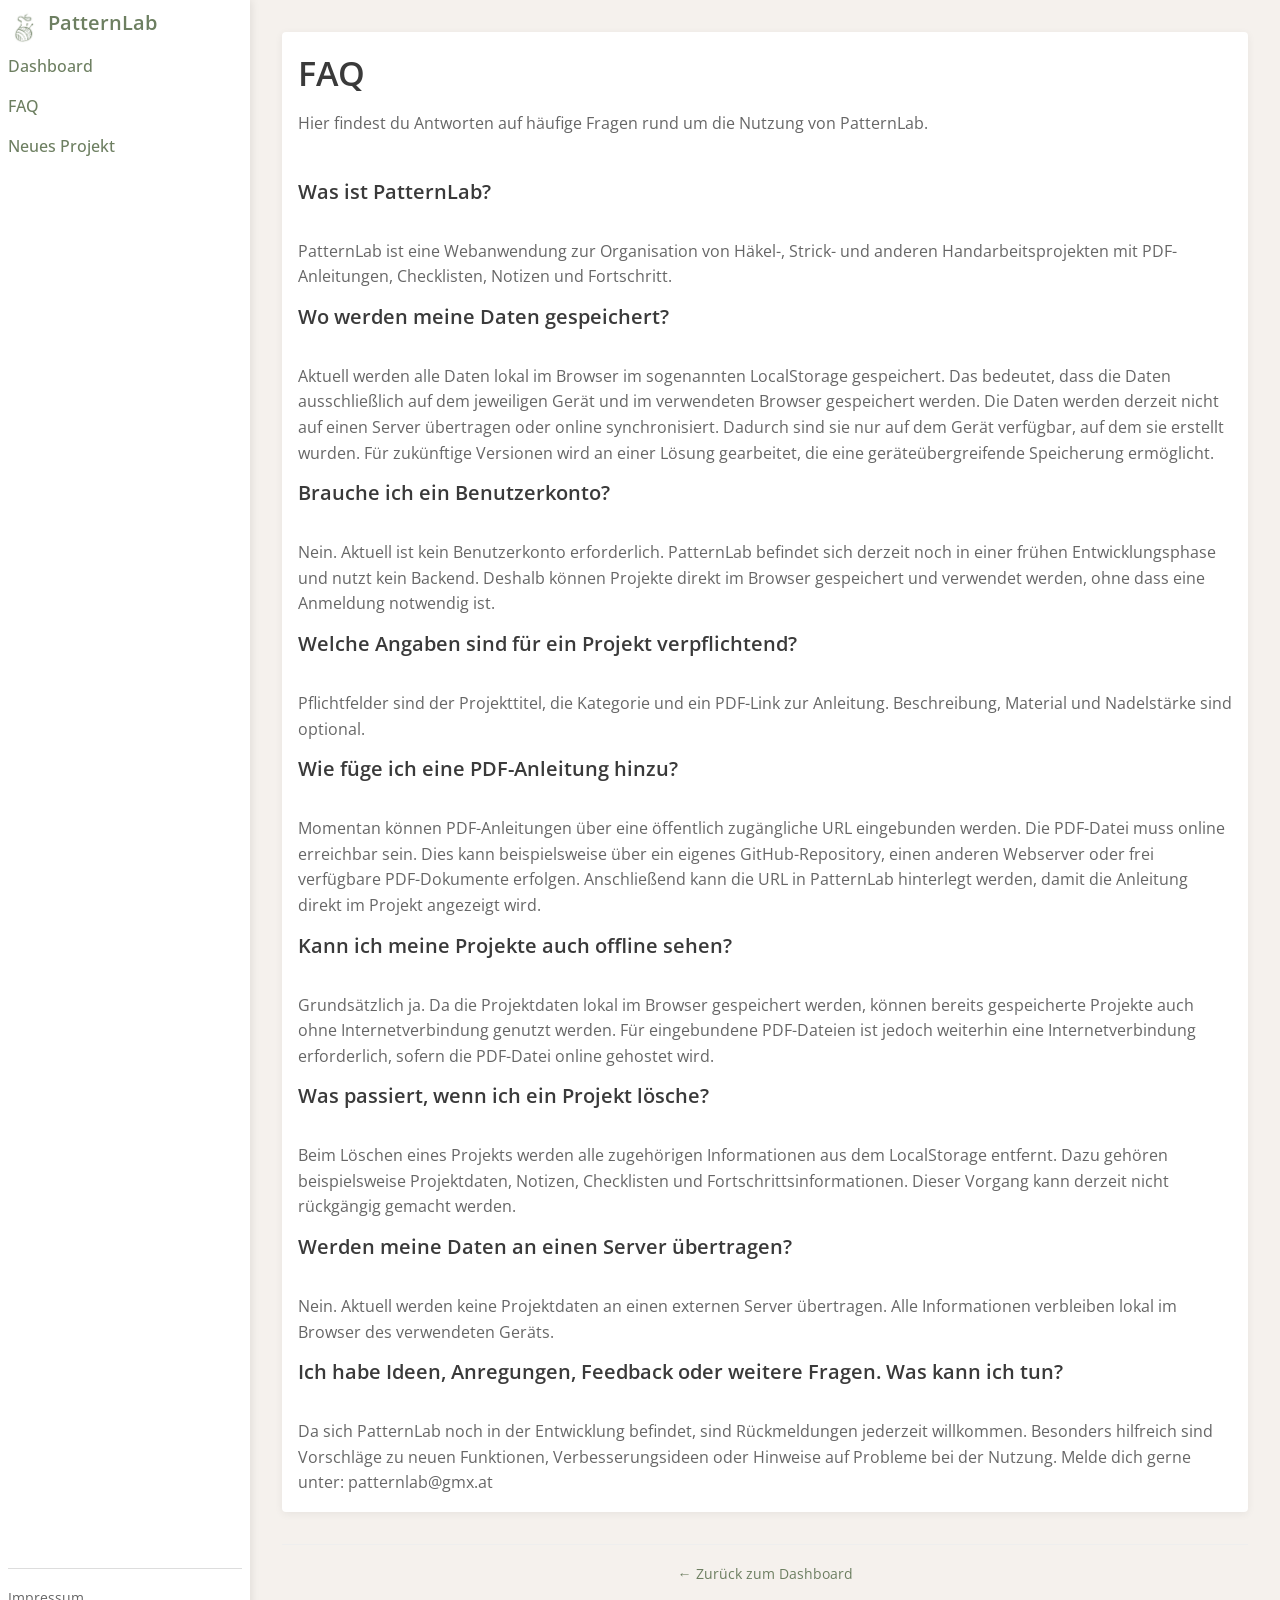
==== faq.html @ 0da39678 "add logo" ====
<!DOCTYPE html>
<html lang="de">
<head>
  <meta charset="UTF-8">
  <!-- Viewport sorgt dafÃ¼r, dass die Seite auf mobilen GerÃ¤ten richtig skaliert. -->
  <meta name="viewport" content="width=device-width, initial-scale=1.0">
  <meta name="description" content="HÃ¤ufige Fragen und Antworten rund um PatternLab, Projektverwaltung und PDF-Anleitungen">
  <title>FAQ - PatternLab</title>
  <link rel="icon" type="image/jpeg" href="design_prototype/Logo_PatternLab.jpg">
  <!-- Open Sans wird als zentrale Schriftart der Anwendung geladen. -->
  <link href="https://fonts.googleapis.com/css2?family=Open+Sans:wght@300;400;600&display=swap" rel="stylesheet">
  <link rel="stylesheet" href="css/style.css">
</head>
<body>
  <!-- Gemeinsamer Layout-Container fÃ¼r Sidebar und Hauptbereich. -->
  <div class="container">
    
    <!-- ============================================================
         SIDEBAR: Navigation
         ============================================================ -->
    <aside class="sidebar">
      <!-- App-Name in der Sidebar. -->
      <div class="sidebar-header">
        <button class="menu-toggle" type="button" aria-expanded="false" aria-controls="main-navigation" aria-label="Navigation Ã¶ffnen">
          <span></span>
          <span></span>
          <span></span>
        </button>
        <div class="sidebar-brand">
          <img class="sidebar-logo" src="design_prototype/Logo_PatternLab.jpg" alt="PatternLab Logo">
          <span class="app-title">PatternLab</span>
        </div>
      </div>
      
      <div class="sidebar-menu-panel">
        <!-- Hauptnavigation zwischen Dashboard, FAQ und Projektformular. -->
        <nav id="main-navigation">
          <ul>
            <li><a href="index.html">Dashboard</a></li>
            <li><a href="faq.html">FAQ</a></li>
            <li><a href="new-project.html">Neues Projekt</a></li>
          </ul>
        </nav>
        
        <!-- Link zum Impressum. -->
        <footer>
          <a href="imprint.html">Impressum</a>
        </footer>
      </div>
    </aside>

    <!-- ============================================================
         HAUPTBEREICH: FAQ
         ============================================================ -->
    <main class="main-content">
      <!-- Die FAQ bleibt bewusst statisch und klar lesbar, ohne zusÃ¤tzliche Interaktion. -->
      <section class="faq-list" aria-label="HÃ¤ufige Fragen und Antworten">
        <header class="faq-header">
          <h1>FAQ</h1>
          <p>Hier findest du Antworten auf häufige Fragen rund um die Nutzung von PatternLab.</p>
        </header>

        <article class="faq-item">
          <h2>Was ist PatternLab?</h2>
          <p>PatternLab ist eine Webanwendung zur Organisation von Häkel-, Strick- und anderen Handarbeitsprojekten mit PDF-Anleitungen, Checklisten, Notizen und Fortschritt.</p>
        </article>

        <article class="faq-item">
          <h2>Wo werden meine Daten gespeichert?</h2>
          <p>Aktuell werden alle Daten lokal im Browser im sogenannten LocalStorage gespeichert. Das bedeutet, dass die Daten ausschließlich auf dem jeweiligen Gerät und im verwendeten Browser gespeichert werden. Die Daten werden derzeit nicht auf einen Server übertragen oder online synchronisiert. Dadurch sind sie nur auf dem Gerät verfügbar, auf dem sie erstellt wurden. Für zukünftige Versionen wird an einer Lösung gearbeitet, die eine geräteübergreifende Speicherung ermöglicht.</p>
        </article>

        <article class="faq-item">
          <h2>Brauche ich ein Benutzerkonto?</h2>
          <p>Nein. Aktuell ist kein Benutzerkonto erforderlich. PatternLab befindet sich derzeit noch in einer frühen Entwicklungsphase und nutzt kein Backend. Deshalb können Projekte direkt im Browser gespeichert und verwendet werden, ohne dass eine Anmeldung notwendig ist.</p>
        </article>

        <article class="faq-item">
          <h2>Welche Angaben sind für ein Projekt verpflichtend?</h2>
          <p>Pflichtfelder sind der Projekttitel, die Kategorie und ein PDF-Link zur Anleitung. Beschreibung, Material und Nadelstärke sind optional.</p>
        </article>

        <article class="faq-item">
          <h2>Wie füge ich eine PDF-Anleitung hinzu?</h2>
          <p>Momentan können PDF-Anleitungen über eine öffentlich zugängliche URL eingebunden werden. Die PDF-Datei muss online erreichbar sein. Dies kann beispielsweise über ein eigenes GitHub-Repository, einen anderen Webserver oder frei verfügbare PDF-Dokumente erfolgen. Anschließend kann die URL in PatternLab hinterlegt werden, damit die Anleitung direkt im Projekt angezeigt wird.</p>
        </article>

        <article class="faq-item">
          <h2>Kann ich meine Projekte auch offline sehen?</h2>
          <p>Grundsätzlich ja. Da die Projektdaten lokal im Browser gespeichert werden, können bereits gespeicherte Projekte auch ohne Internetverbindung genutzt werden. Für eingebundene PDF-Dateien ist jedoch weiterhin eine Internetverbindung erforderlich, sofern die PDF-Datei online gehostet wird.</p>
        </article>

        <article class="faq-item">
          <h2>Was passiert, wenn ich ein Projekt lösche?</h2>
          <p>Beim Löschen eines Projekts werden alle zugehörigen Informationen aus dem LocalStorage entfernt. Dazu gehören beispielsweise Projektdaten, Notizen, Checklisten und Fortschrittsinformationen. Dieser Vorgang kann derzeit nicht rückgängig gemacht werden.</p>
        </article>

        <article class="faq-item">
          <h2>Werden meine Daten an einen Server übertragen?</h2>
          <p>Nein. Aktuell werden keine Projektdaten an einen externen Server übertragen. Alle Informationen verbleiben lokal im Browser des verwendeten Geräts.</p>
        </article>

        <article class="faq-item">
          <h2>Ich habe Ideen, Anregungen, Feedback oder weitere Fragen. Was kann ich tun?</h2>
          <p>Da sich PatternLab noch in der Entwicklung befindet, sind Rückmeldungen jederzeit willkommen. Besonders hilfreich sind Vorschläge zu neuen Funktionen, Verbesserungsideen oder Hinweise auf Probleme bei der Nutzung. Melde dich gerne unter: patternlab@gmx.at </p>
        </article>

      </section>

      <div class="project-footer">
        <a href="index.html">← Zurück zum Dashboard</a>
      </div>
    </main>
  </div>

  <!-- Gemeinsame JavaScript-Datei fÃ¼r Navigation und Projektlogik. -->
  <script src="js/app.js"></script>
</body>
</html>
---- css/style.css ----
/* ============================================================
   FARBEN & TYPOGRAFIE
   ============================================================
   Zentrale Designwerte aus visual-design.md.
   Wenn sich Farben, Abstände oder Rundungen ändern, passiert das zuerst hier.
   ============================================================ */

:root {
  /* Farbpalette: Diese Werte werden auf allen Seiten wiederverwendet. */
  --color-bg: #f5f1ed;        /* Creme / Off-White (Hintergrund) */
  --color-surface: #ffffff;   /* Weiß (Flächen, Boxen) */
  --color-accent: #8b9f7f;    /* Salbeigrün für Flächen, Konturen und weiche Akzente. */
  --color-accent-dark: #6d7f61; /* Dunkleres Grün für Text auf hellen Hintergründen und Hover-Zustände. */
  --color-text: #3a3a3a;      /* Dunkelgrau (Fließtext) */
  --color-text-light: #666666; /* Helleres Grau (sekundär) */
  --color-border: #ddd;       /* Standard-Rahmen */
  --color-border-light: #eee; /* Dezenter Rahmen */
  --color-muted-bg: #f9f9f9;  /* Heller Hintergrund innerhalb von Boxen */

  /* Layout- und UI-Werte: Einheitliche Maße für Abstände, Rundungen und Schatten. */
  --sidebar-width: 250px;     /* Feste Breite der Sidebar. */
  --spacing-unit: 16px;       /* Basis-Einheit für Abstände (padding, margin, gap). */
  --radius-sm: 4px;           /* Kleine Rundung für Buttons und Eingabefelder. */
  --radius-md: 8px;           /* Größere Rundung für Karten und Bereiche. */
  --shadow-soft: 0 2px 8px rgba(0, 0, 0, 0.06); /* Dezenter Standardschatten. */
  --shadow-card: 0 2px 8px rgba(0, 0, 0, 0.08); /* Etwas stärkerer Kartenschatten. */
  --shadow-hover: 0 4px 12px rgba(139, 159, 127, 0.3); /* Hover-Schatten für wichtige Buttons. */
  --focus-ring: 0 0 0 3px rgba(139, 159, 127, 0.1); /* Sichtbarer Fokus für Tastaturbedienung. */
}

/* ============================================================
   RESET & GLOBALE STILE
   ============================================================
   Grundregeln, die für alle Seiten gelten.
   ============================================================ */

* {
  box-sizing: border-box;
}

html, body {
  height: 100%;
  margin: 0;
  padding: 0;
}

body {
  font-family: 'Open Sans', sans-serif;
  font-weight: 400; /* Normale Schriftstärke für Fließtext. */
  font-size: 16px;
  line-height: 1.5;

  background-color: var(--color-bg);

  color: var(--color-text);
}

body.menu-open {
  overflow: hidden;
}

/* ============================================================
   HAUPTLAYOUT
   ============================================================
   Mobile-first: Navigation und Inhalt stehen zuerst untereinander.
   ============================================================ */

.container {
  display: flex;

  flex-direction: column;

  min-height: 100vh;
}

/* ============================================================
   SIDEBAR
   ============================================================
   Feste Navigation mit App-Titel, Seitenlinks und Impressum.
   ============================================================ */

.sidebar {
  width: 100%;

  /* Der mobile Kopf dient als Anker für das rechts ausgerichtete Pop-up-Menü. */
  position: relative;

  background-color: var(--color-surface);

  padding: calc(var(--spacing-unit) * 0.5);

  box-shadow: 0 2px 8px rgba(0, 0, 0, 0.08);

  flex-shrink: 0;

  display: flex;
  flex-direction: column;

  justify-content: flex-start;
}


.sidebar header {
  margin-bottom: var(--spacing-unit);
}

.sidebar-header {
  display: flex;
  align-items: center;
  justify-content: space-between;
  gap: calc(var(--spacing-unit) * 0.75);
}

/* Logo und App-Name bilden gemeinsam die Markenfläche links im Sidebar-Kopf. */
.sidebar-brand {
  display: flex;
  align-items: center;
  gap: calc(var(--spacing-unit) * 0.5);
  order: 1;
  min-width: 0;
}

.sidebar-logo {
  width: 32px;
  height: 32px;
  object-fit: contain;
  background-color: var(--color-surface);
  border-radius: var(--radius-sm);
  flex-shrink: 0;
  /* Das Logo sitzt minimal höher, damit es optisch mit dem Schriftzug abschließt. */
  transform: translateY(-4px);
}

/* Mobile Menü-Schaltfläche: rechts oben als Hamburger-Icon. */
.menu-toggle {
  width: 36px;
  height: 36px;
  order: 2;
  margin-left: auto;

  display: inline-flex;
  flex-direction: column;
  align-items: center;
  justify-content: center;

  gap: 4px;

  background-color: transparent;
  border: 1px solid var(--color-border);
  border-radius: var(--radius-sm);

  cursor: pointer;
}

.menu-toggle span {
  width: 18px;
  height: 2px;

  background-color: var(--color-accent);
  border-radius: 999px;
}

.menu-toggle:hover,
.menu-toggle:focus {
  border-color: var(--color-accent);
  box-shadow: var(--focus-ring);
  outline: none;
}

.sidebar h1,
.sidebar .app-title {
  display: block;
  font-weight: 600;
  font-size: 20px;

  margin: 0;

  /* Text auf weißem Hintergrund nutzt das dunklere Grün für besseren Kontrast. */
  color: var(--color-accent-dark);
}

.sidebar-menu-panel {
  display: none;
}

/* Mobile Pop-up-Menü: erscheint gesammelt rechts unter dem Kopfbereich. */
.sidebar.is-open .sidebar-menu-panel {
  display: block;
}

/* Das Menü liegt mobil als festes Overlay über dem Seiteninhalt. */
.sidebar.is-open .sidebar-menu-panel {
  position: fixed;
  top: calc(var(--spacing-unit) * 3.5);
  right: calc(var(--spacing-unit) * 0.5);
  z-index: 1001;

  width: min(240px, calc(100vw - var(--spacing-unit)));
  margin: 0;
  padding: calc(var(--spacing-unit) * 0.5);

  background-color: var(--color-surface);
  border: 1px solid var(--color-border-light);
  border-radius: var(--radius-md);
  box-shadow: var(--shadow-card);
}

/* Der halbtransparente Hintergrund trennt das geöffnete Menü klar vom Rest der Seite. */
.sidebar.is-open::after {
  content: '';
  position: fixed;
  inset: 0;
  z-index: 1000;

  background-color: rgba(58, 58, 58, 0.22);
}

.sidebar-menu-panel nav {
  display: block;
  position: relative;
  z-index: 1;
}

.sidebar nav ul {
  list-style: none;
  margin: 0;
  padding: 0;

  display: flex;
  flex-direction: column;
  gap: calc(var(--spacing-unit) * 0.75);
}

.sidebar nav a {
  color: var(--color-accent-dark);

  text-decoration: none;

  font-weight: 500;

  transition: color 0.2s ease;
}

.sidebar nav a:hover {
  color: var(--color-accent-dark);
  text-decoration: underline;
}

.sidebar footer {
  margin-top: calc(var(--spacing-unit) * 0.5);
  padding-top: calc(var(--spacing-unit) * 0.5);

  border-top: 1px solid var(--color-border);
  position: relative;
  z-index: 1;
}

.sidebar footer a {
  color: var(--color-text-light);
  text-decoration: none;
  font-size: 14px;

  transition: color 0.2s ease;
}

.sidebar footer a:hover {
  color: var(--color-accent-dark);
  text-decoration: underline;
}

/* ============================================================
   HAUPTBEREICH
   ============================================================
   Gemeinsame Typografie und Grundflächen im Inhaltsbereich.
   ============================================================ */

.main-content {
  flex: 1;

  /* Mobile bekommt bewusst weniger Außenabstand, damit Inhalt und PDF mehr Platz haben. */
  padding: calc(var(--spacing-unit) * 0.5);

  max-width: 100%;
  width: 100%;
}

.main-content h1,
.main-content h2 {
  font-weight: 600;
  font-size: 24px;

  margin: 0 0 var(--spacing-unit) 0;

  color: var(--color-text);
}

.main-content section {
  background-color: var(--color-surface);

  /* Karten und Inhaltsboxen rücken mobil enger zusammen. */
  padding: calc(var(--spacing-unit) * 0.5);

  margin-bottom: calc(var(--spacing-unit) * 0.5);

  border-radius: var(--radius-sm);

  box-shadow: var(--shadow-soft);
}

.main-content section h3 {
  font-weight: 600;
  font-size: 18px;

  margin: 0 0 var(--spacing-unit) 0;

  color: var(--color-text);
}

.main-content section p {
  font-weight: 400;

  line-height: 1.6;

  margin: 0 0 calc(var(--spacing-unit) * 0.75) 0;
}

.main-content address {
  font-style: normal;

  margin: 0;
  line-height: 1.8;
}

.main-content address a {
  color: var(--color-accent-dark);
  text-decoration: none;

  transition: color 0.2s ease;
}

.main-content address a:hover {
  color: var(--color-accent-dark);
  text-decoration: underline;
}

.main-content dl {
  margin: 0;
  padding: 0;
}

.main-content dt {
  font-weight: 600;
  margin-top: calc(var(--spacing-unit) * 0.75);
}

.main-content dd {
  color: var(--color-text-light);
  margin: 0 0 calc(var(--spacing-unit) * 0.5) var(--spacing-unit);
}

/* Gemeinsame Kartenfläche: Projektkarten und der Projektkopf nutzen dieselbe Basis. */
.project-card,
.project-header {
  background-color: var(--color-surface);
  padding: calc(var(--spacing-unit) * 0.5);
  border-radius: var(--radius-md);
  box-shadow: var(--shadow-soft);
}

.form-container,
.pdf-section,
.checklist-section,
.notes-section,
.project-data-section,
.counter-section {
  border-radius: var(--radius-md);
}

.project-card {
  box-shadow: var(--shadow-card);
}

/* ============================================================
   DASHBOARD
   ============================================================
   Übersicht, Suchbereich und Projektkarten.
   ============================================================ */

.cta-section {
  background-color: transparent;

  padding: 0;

  /* Die Hauptaktion bleibt sichtbar, wirkt auf Mobile aber kompakter. */
  margin-bottom: calc(var(--spacing-unit) * 0.75);

  border-radius: 0;
  box-shadow: none;
}

.cta-section .cta-button {
  display: block;
  width: 100%;

  padding: calc(var(--spacing-unit) * 0.6) var(--spacing-unit);

  font-weight: 600;
  font-size: 16px;

  text-align: center;
  text-decoration: none;
}

.cta-section .cta-button,
.btn-primary,
.project-card button,
.checklist-input-area button,
.btn-secondary,
.filter-toggle,
.add-checklist-item,
.delete-last-checklist-item,
.counter-btn,
.edit-project-link,
.delete-project-button {
  font-family: 'Open Sans', sans-serif;
  border-radius: var(--radius-sm);
  cursor: pointer;
  transition: all 0.2s ease;
}

/* Sekundäre Buttons: transparenter Hintergrund, grüne Kontur, grün beim Hover. */
.btn-secondary {
  background-color: transparent;
  border: 1px solid var(--color-accent);
  color: var(--color-accent-dark);
}

.btn-secondary:hover,
.filter-toggle:hover {
  background-color: var(--color-accent);
  color: var(--color-surface);
}

/* Primäre Buttons: gefüllte grüne Fläche für wichtige Aktionen wie Speichern. */
.cta-section .cta-button,
.btn-primary,
.checklist-input-area button {
  background-color: var(--color-accent);
  color: var(--color-surface);
  border: none;
}

.cta-section .cta-button:hover,
.btn-primary:hover {
  transform: translateY(-2px);
  box-shadow: var(--shadow-hover);
}

/* Auf Mobile spart der Dashboard-Filter Platz und wird erst per Button geöffnet. */
.dashboard-filters {
  display: none;
  flex-direction: column;
  gap: calc(var(--spacing-unit) * 0.75);
  margin-bottom: var(--spacing-unit);
}

.dashboard-filters.is-open {
  display: flex;
}

.filter-toggle {
  /* Der Toggle ersetzt mobil die immer sichtbare Filterleiste. */
  width: 100%;
  margin-bottom: calc(var(--spacing-unit) * 0.75);
  padding: calc(var(--spacing-unit) * 0.6) var(--spacing-unit);

  background-color: transparent;
  border: 1px solid var(--color-accent);
  color: var(--color-accent-dark);

  font-family: 'Open Sans', sans-serif;
  font-weight: 600;
  font-size: 14px;
}

/* Gemeinsame Feldbasis: Suche, Formularfelder, Checkliste und Notizen sehen gleich aus. */
.dashboard-filters input,
.dashboard-filters select,
.form-group input,
.form-group textarea,
.form-group select,
.checklist-text,
.checklist-input-area input,
.notes {
  font-family: 'Open Sans', sans-serif;
  font-size: 14px;
  border: 1px solid var(--color-border);
  border-radius: var(--radius-sm);
  background-color: var(--color-surface);
  color: var(--color-text);
}

/* Größere Eingabefelder bekommen einheitliches Innenpadding. */
.dashboard-filters input,
.dashboard-filters select,
.form-group input,
.form-group textarea,
.form-group select,
.notes {
  padding: calc(var(--spacing-unit) * 0.75) var(--spacing-unit);
}

.dashboard-filters input {
  flex: 1;
}

/* Einheitlicher Fokuszustand: Beim Anklicken oder Tabben wird das aktive Feld sichtbar. */
.dashboard-filters input:focus,
.dashboard-filters select:focus,
.form-group input:focus,
.form-group textarea:focus,
.form-group select:focus,
.checklist-text:focus,
.checklist-input-area input:focus,
.notes:focus,
.filter-toggle:focus {
  outline: none;
  border-color: var(--color-accent);
  box-shadow: var(--focus-ring);
}

/* ============================================================
   PROJEKTKARTEN
   ============================================================
   Karten im Dashboard. Inhalte kommen aus JavaScript.
   ============================================================ */

.projects {
  display: grid;
  grid-template-columns: 1fr;

  gap: var(--spacing-unit);

  margin-bottom: var(--spacing-unit);
}

/* ============================================================
   FAQ
   ============================================================
   Fragen und Antworten bleiben bewusst schlicht und gut lesbar.
   ============================================================ */

.faq-header {
  margin-bottom: var(--spacing-unit);
}

.faq-header h1 {
  font-size: 30px;
  margin-bottom: calc(var(--spacing-unit) * 0.5);
  color: var(--color-text);
}

.faq-header p {
  color: var(--color-text-light);
  margin: 0;
}

.faq-list {
  display: flex;
  flex-direction: column;
  gap: calc(var(--spacing-unit) * 0.75);
}

.faq-item {
  margin-bottom: 0;
}

.faq-item h2 {
  font-size: 18px;
  margin: 0 0 calc(var(--spacing-unit) * 0.5) 0;
  color: var(--color-text);
}

.faq-item p {
  color: var(--color-text-light);
}

.faq-item p:last-child {
  margin-bottom: 0;
}

/* ============================================================
   IMPRESSUM
   ============================================================
   Das Impressum nutzt denselben ruhigen Lesefluss wie die FAQ.
   ============================================================ */

.imprint-header {
  margin-bottom: var(--spacing-unit);
}

.imprint-header h1 {
  font-size: 30px;
  margin-bottom: calc(var(--spacing-unit) * 0.5);
  color: var(--color-text);
}

.imprint-header p {
  color: var(--color-text-light);
  margin: 0;
}

.imprint-list {
  display: flex;
  flex-direction: column;
  gap: calc(var(--spacing-unit) * 0.75);
}

.imprint-item {
  margin-bottom: 0;
}

.imprint-item h2 {
  font-size: 18px;
  margin: 0 0 calc(var(--spacing-unit) * 0.5) 0;
  color: var(--color-text);
}

.imprint-item p,
.imprint-item address {
  color: var(--color-text-light);
}

.imprint-item p:last-child,
.imprint-item address:last-child {
  margin-bottom: 0;
}

.project-card {
  transition: all 0.2s ease;

  display: flex;
  flex-direction: column;

  gap: calc(var(--spacing-unit) * 0.5);
}

.project-card:hover {
  box-shadow: 0 6px 16px rgba(0, 0, 0, 0.12);
  transform: translateY(-2px);
}

.project-card h3 {
  font-weight: 600;
  font-size: 18px;

  margin: 0 0 calc(var(--spacing-unit) * 0.5) 0;

  color: var(--color-text);
}

.project-card p {
  font-size: 14px;
  color: var(--color-text-light);

  margin: 0;
  line-height: 1.4;
}

.project-card button {
  padding: calc(var(--spacing-unit) * 0.5) var(--spacing-unit);

  font-weight: 500;
  font-size: 14px;

  margin-top: auto;
}

/* ============================================================
   FORMULAR: Struktur
   ============================================================
   Das Formular wird zum Erstellen und Bearbeiten von Projekten genutzt.
   ============================================================ */

.form-container {
  margin-bottom: var(--spacing-unit);
}

.form-container h2 {
  font-weight: 600;
  font-size: 28px;

  margin: 0 0 calc(var(--spacing-unit) * 2) 0;

  color: var(--color-text);
}

.project-form {
  display: flex;
  flex-direction: column;
  gap: calc(var(--spacing-unit) * 1.5);
}

.project-form fieldset {
  border: none;
  padding: 0;
  margin: 0;

  display: flex;
  flex-direction: column;

  gap: var(--spacing-unit);
}

.project-form legend {
  font-weight: 600;
  font-size: 16px;

  padding: 0 0 calc(var(--spacing-unit) * 0.5) 0;

  color: var(--color-accent-dark);

  border-bottom: 2px solid var(--color-accent);

  margin: 0;

  width: 100%;
}

/* ============================================================
   FORMULAR: Felder
   ============================================================
   Labels und Feldgruppen im Projektformular.
   ============================================================ */

.form-group {
  display: flex;
  flex-direction: column;
  gap: calc(var(--spacing-unit) * 0.5);
}

.form-group label {
  font-weight: 500;
  font-size: 14px;
  font-family: 'Open Sans', sans-serif;

  color: var(--color-text);
}

.form-group input,
.form-group textarea,
.form-group select {
  font-weight: 400;
  transition: border-color 0.2s ease, box-shadow 0.2s ease;
}

.form-group textarea {
  resize: vertical;
  min-height: 100px;
}

/* ============================================================
   FORMULAR: Speichern-Button
   ============================================================ */

.btn-primary {
  padding: calc(var(--spacing-unit) * 0.75) calc(var(--spacing-unit) * 1.5);

  font-weight: 600;
  font-size: 16px;

  margin-top: var(--spacing-unit);
}

/* ============================================================
   PROJEKTSEITE: Header
   ============================================================
   Titel, Kategorie und Fortschritt des geöffneten Projekts.
   ============================================================ */

.project-header {
  /* Mobile nutzt denselben Grundabstand wie die nachfolgenden Projektboxen. */
  margin-bottom: calc(var(--spacing-unit) * 0.75);
}

.project-header h2 {
  font-weight: 600;
  font-size: 28px;

  margin: 0 0 var(--spacing-unit) 0;

  color: var(--color-text);
}

.project-meta {
  display: flex;
  gap: calc(var(--spacing-unit) * 2);
  flex-wrap: wrap;
}

.project-meta p {
  font-size: 14px;
  color: var(--color-text-light);

  margin: 0;
}

.progress-value {
  font-weight: 600;
  color: var(--color-accent-dark);
}

/* ============================================================
   PROJEKTSEITE: Inhalt
   ============================================================
   PDF-Bereich und interaktive Inhalte stehen nebeneinander.
   ============================================================ */

.project-content {
  display: flex;
  flex-direction: column;

  /* Zwischen linker und rechter Projektsäule gilt mobil derselbe Takt wie zwischen den Boxen. */
  gap: calc(var(--spacing-unit) * 0.75);
}

/* ============================================================
   PDF-BEREICH
   ============================================================
   Anzeige der verlinkten PDF-Anleitung.
   ============================================================ */

.pdf-section {
  flex: 1;

  display: flex;
  flex-direction: column;
}

.pdf-section h3 {
  font-weight: 600;
  font-size: 18px;

  margin: 0 0 var(--spacing-unit) 0;

  color: var(--color-text);
}

.pdf-placeholder {
  flex: 1;

  display: flex;
  flex-direction: column;
  align-items: center;
  justify-content: center;

  background-color: var(--color-muted-bg);

  border: 1px solid var(--color-border-light);

  border-radius: var(--radius-sm);

  /* Wenig Innenabstand gibt dem eingebetteten PDF mehr nutzbare Breite. */
  padding: calc(var(--spacing-unit) * 0.25);
}

/* Auf Mobile bekommt die PDF-Anzeige Vorrang vor Kartenabstand, damit mehr Inhalt sichtbar ist. */
.pdf-placeholder embed {
  width: 100%;
  min-height: 70vh;
}

.pdf-placeholder p {
  font-size: 14px;
  color: var(--color-text-light);
  text-align: center;
  margin: calc(var(--spacing-unit) * 0.5);
}

/* ============================================================
   INTERAKTIVE PROJEKTDATEN
   ============================================================
   Rechte Spalte mit Checkliste, Notizen, Projektdaten und Zählern.
   ============================================================ */

.interactive-content {
  flex: 1;

  display: flex;
  flex-direction: column;

  /* Checkliste, Notizen, Projektdaten und Zähler teilen sich mobil einen einheitlichen Abstand. */
  gap: calc(var(--spacing-unit) * 0.75);

  background-color: transparent;
}

.interactive-content h3 {
  font-weight: 600;
  font-size: 16px;

  margin: 0 0 calc(var(--spacing-unit) * 0.75) 0;

  color: var(--color-text);
}

/* ============================================================
   CHECKLISTE
   ============================================================
   Bearbeitbare Arbeitsschritte mit erledigt/unerledigt-Status.
   ============================================================ */

.checklist {
  list-style: none;
  padding: 0;
  margin: 0;

  display: flex;
  flex-direction: column;
  gap: calc(var(--spacing-unit) * 0.5);
}

.checklist li {
  display: flex;
  align-items: center;
  gap: calc(var(--spacing-unit) * 0.5);
}

.checklist input[type="checkbox"] {
  cursor: pointer;
  accent-color: var(--color-accent);
}

.checklist label {
  font-size: 14px;
  cursor: pointer;

  margin: 0;
}

.checklist-text {
  flex: 1;
  padding: calc(var(--spacing-unit) * 0.4) calc(var(--spacing-unit) * 0.5);
}

.checklist-input-area {
  display: flex;
  gap: calc(var(--spacing-unit) * 0.5);
  margin-top: calc(var(--spacing-unit) * 0.75);
}

.checklist-input-area input {
  flex: 1;
  padding: calc(var(--spacing-unit) * 0.5) var(--spacing-unit);
}

.checklist-input-area button {
  padding: calc(var(--spacing-unit) * 0.5) var(--spacing-unit);
  font-size: 14px;
  font-weight: 500;
}

.add-checklist-item,
.delete-last-checklist-item {
  padding: calc(var(--spacing-unit) * 0.5) var(--spacing-unit);

  font-weight: 500;
  font-size: 14px;

  margin-top: calc(var(--spacing-unit) * 0.5);
}

/* ============================================================
   NOTIZEN
   Freies Textfeld für projektbezogene Notizen.
   ============================================================ */

.notes {
  width: 100%;
  resize: vertical;
  min-height: 120px;
  transition: border-color 0.2s ease, box-shadow 0.2s ease;
}

/* ============================================================
   PROJEKTDATEN
   ============================================================
   Definition List für Beschreibung, Material und Nadelstärke.
   ============================================================ */

.project-data-section dl {
  margin: 0;
  padding: 0;

  display: grid;
  grid-template-columns: 1fr;
  column-gap: var(--spacing-unit);
  row-gap: calc(var(--spacing-unit) * 0.5);
  align-items: start;
}

.project-data-section dt {
  font-weight: 600;
  font-size: 14px;
  margin: 0;

  color: var(--color-text);
}

.project-data-section dd {
  font-size: 14px;
  color: var(--color-text-light);

  margin: 0;
}

/* ============================================================
   ZÄHLER
   ============================================================
   Gemeinsames Styling für Maschen- und Reihenzähler.
   ============================================================ */

.counter-display {
  text-align: center;

  padding: var(--spacing-unit);

  background-color: var(--color-muted-bg);
  border-radius: var(--radius-sm);

  margin-bottom: var(--spacing-unit);
}

.counter-display p {
  font-size: 18px;
  font-weight: 600;
  color: var(--color-text);

  margin: 0;
}

#counter-value,
#row-counter-value {
  color: var(--color-accent-dark);
}

.counter-buttons {
  display: flex;
  flex-wrap: wrap;
  gap: calc(var(--spacing-unit) * 0.5);
}

.counter-btn {
  padding: calc(var(--spacing-unit) * 0.5) calc(var(--spacing-unit) * 0.75);

  font-weight: 500;
  font-size: 13px;

  flex: 1;
  min-width: 60px;
}

/* ============================================================
   PROJEKT-FOOTER
   ============================================================
   Navigation zurück sowie Bearbeiten- und Löschen-Aktionen.
   ============================================================ */

.project-footer {
  margin-top: calc(var(--spacing-unit) * 2);
  padding-top: var(--spacing-unit);
  text-align: center;
  border-top: 1px solid var(--color-border-light);

  .project-footer-actions {
    display: flex;
    flex-wrap: wrap;
    justify-content: center;
    gap: calc(var(--spacing-unit) * 0.75);
    margin-bottom: var(--spacing-unit);
  }

  > a:not(.btn-secondary) {
    /* Der Zurück-Link bleibt ein normaler Textlink und kein Button. */
    color: var(--color-accent-dark);
    text-decoration: none;
    font-size: 14px;
    transition: color 0.2s ease;

    &:hover {
      color: var(--color-accent-dark);
      text-decoration: underline;
    }
  }

  .edit-project-link,
  .delete-project-button {
    /* Bearbeiten und Löschen nutzen .btn-secondary und verhalten sich deshalb wie Buttons. */
    display: inline-block;
    width: auto;
    margin: 0;
    padding: calc(var(--spacing-unit) * 0.5) var(--spacing-unit);
    font-size: 14px;
    line-height: 1.5;
    text-align: center;
    text-decoration: none;
    appearance: none;
  }
}

/* ============================================================
   RESPONSIVE BREAKPOINTS
   ============================================================
   Ab Tablet und Desktop wird der vorhandene Desktop-Look schrittweise aktiviert.
   ============================================================ */

@media (min-width: 768px) {
  /* Ab Tablet werden Abstände und Filterdarstellung wieder großzügiger. */
  .main-content {
    padding: calc(var(--spacing-unit) * 1.5);
  }

  .main-content section,
  .project-card,
  .project-header {
    padding: var(--spacing-unit);
  }

  .main-content h1,
  .main-content h2 {
    font-size: 28px;
    margin-bottom: calc(var(--spacing-unit) * 2);
  }

  /* Die FAQ behält auch auf größeren Screens eine klare Hierarchie zwischen Titel und Fragen. */
  .faq-header h1 {
    font-size: 34px;
    margin-bottom: calc(var(--spacing-unit) * 0.75);
  }

  .faq-item h2 {
    font-size: 20px;
  }

  .imprint-header h1 {
    font-size: 34px;
    margin-bottom: calc(var(--spacing-unit) * 0.75);
  }

  .imprint-item h2 {
    font-size: 20px;
  }

  .project-content {
    gap: var(--spacing-unit);
  }

  .pdf-placeholder {
    padding: var(--spacing-unit);
  }

  .pdf-placeholder embed {
    min-height: 360px;
  }

  .cta-section {
    margin-bottom: calc(var(--spacing-unit) * 2);
  }

  .cta-section .cta-button {
    padding: calc(var(--spacing-unit) * 0.75) var(--spacing-unit);
  }

  .filter-toggle {
    display: none;
  }

  .dashboard-filters {
    display: flex;
    flex-direction: row;
    gap: var(--spacing-unit);
    margin-bottom: calc(var(--spacing-unit) * 1.5);
  }

  .projects {
    grid-template-columns: repeat(2, 1fr);
    gap: calc(var(--spacing-unit) * 1.5);
    margin-bottom: calc(var(--spacing-unit) * 2);
  }

  .project-data-section dl {
    grid-template-columns: 100px 1fr;
  }

  .project-footer {
    text-align: center;

    .project-footer-actions {
      gap: var(--spacing-unit);
    }
  }
}

@media (min-width: 1024px) {
  /* Ab Desktop kehrt die Seite zum klassischen Sidebar-Layout zurück. */
  .container {
    flex-direction: row;
  }

  .sidebar-header {
    display: block;
  }

  .menu-toggle {
    display: none;
  }

  .sidebar {
    width: var(--sidebar-width);
    box-shadow: 2px 0 8px rgba(0, 0, 0, 0.08);
  }

  .sidebar-menu-panel {
    /* Das mobile Pop-up wird hier wieder zum normalen Sidebar-Inhalt. */
    display: flex;
    flex: 1;
    flex-direction: column;
    width: auto;
    margin: 0;
    padding: 0;
    background-color: transparent;
    border: none;
    border-radius: 0;
    box-shadow: none;
  }

  .sidebar nav,
  .sidebar footer {
    display: block;
  }

  .sidebar h1,
  .sidebar .app-title {
    margin: 0 0 var(--spacing-unit) 0;
  }

  .sidebar nav ul {
    flex-direction: column;
    flex-wrap: nowrap;
    gap: var(--spacing-unit);
  }

  .sidebar footer {
    margin-top: auto;
    padding-top: var(--spacing-unit);
  }

  .main-content {
    padding: calc(var(--spacing-unit) * 2);
    max-width: 1200px;
  }

  .project-content {
    flex-direction: row;
    gap: calc(var(--spacing-unit) * 2);
  }

  .pdf-placeholder embed {
    min-height: 0;
    height: 100%;
  }
}
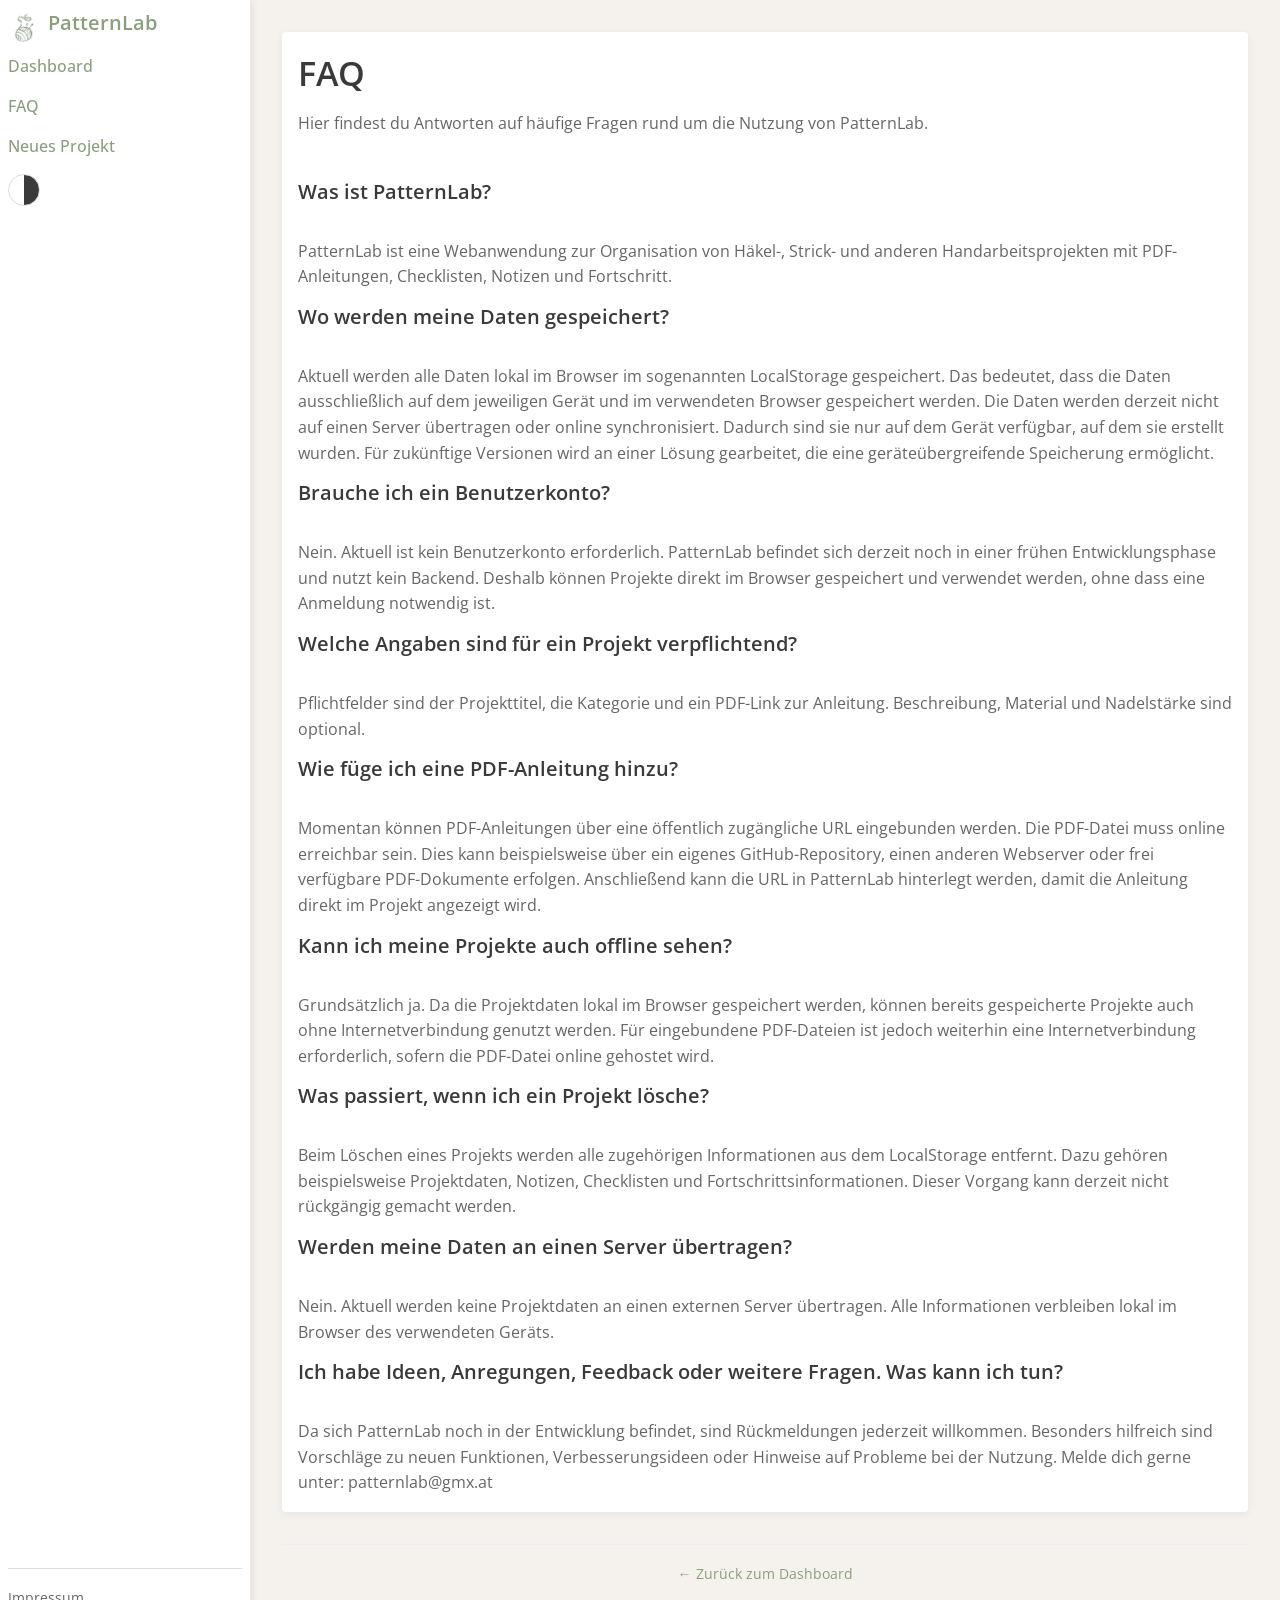
==== commit b54da951: "update accesability" ====
--- a/faq.html
+++ b/faq.html
@@ -41,7 +41,10 @@
             <li><a href="new-project.html">Neues Projekt</a></li>
           </ul>
         </nav>
-        
+        <button class="contrast-toggle" type="button" aria-pressed="false" aria-label="Kontrast erhöhen">
+          <span aria-hidden="true"></span>
+        </button>
+
         <!-- Link zum Impressum. -->
         <footer>
           <a href="imprint.html">Impressum</a>
--- a/css/style.css
+++ b/css/style.css
@@ -9,8 +9,8 @@
   /* Farbpalette: Diese Werte werden auf allen Seiten wiederverwendet. */
   --color-bg: #f5f1ed;        /* Creme / Off-White (Hintergrund) */
   --color-surface: #ffffff;   /* Weiß (Flächen, Boxen) */
-  --color-accent: #8b9f7f;    /* Salbeigrün für Flächen, Konturen und weiche Akzente. */
-  --color-accent-dark: #6d7f61; /* Dunkleres Grün für Text auf hellen Hintergründen und Hover-Zustände. */
+  --color-accent: #8b9f7f;    /* Salbeigrün (Akzente, Links) */
+  --color-accent-dark: #6d7f61; /* Dunkleres Grün für Hover-Zustände */
   --color-text: #3a3a3a;      /* Dunkelgrau (Fließtext) */
   --color-text-light: #666666; /* Helleres Grau (sekundär) */
   --color-border: #ddd;       /* Standard-Rahmen */
@@ -55,8 +55,33 @@
   color: var(--color-text);
 }
 
+body.high-contrast {
+  --color-bg: #ffffff;
+  --color-surface: #ffffff;
+  --color-accent: #23411f;
+  --color-accent-dark: #142812;
+  --color-text: #111111;
+  --color-text-light: #2f2f2f;
+  --color-border: #555555;
+  --color-border-light: #777777;
+  --color-muted-bg: #f1f1f1;
+  --focus-ring: 0 0 0 3px rgba(35, 65, 31, 0.35);
+}
+
 body.menu-open {
   overflow: hidden;
+}
+
+.visually-hidden {
+  position: absolute;
+  width: 1px;
+  height: 1px;
+  padding: 0;
+  margin: -1px;
+  overflow: hidden;
+  clip: rect(0, 0, 0, 0);
+  white-space: nowrap;
+  border: 0;
 }
 
 /* ============================================================
@@ -175,8 +200,7 @@
 
   margin: 0;
 
-  /* Text auf weißem Hintergrund nutzt das dunklere Grün für besseren Kontrast. */
-  color: var(--color-accent-dark);
+  color: var(--color-accent);
 }
 
 .sidebar-menu-panel {
@@ -232,7 +256,7 @@
 }
 
 .sidebar nav a {
-  color: var(--color-accent-dark);
+  color: var(--color-accent);
 
   text-decoration: none;
 
@@ -242,7 +266,7 @@
 }
 
 .sidebar nav a:hover {
-  color: var(--color-accent-dark);
+  color: var(--color-accent);
   text-decoration: underline;
 }
 
@@ -264,8 +288,45 @@
 }
 
 .sidebar footer a:hover {
-  color: var(--color-accent-dark);
+  color: var(--color-accent);
   text-decoration: underline;
+}
+
+.contrast-toggle {
+  width: 32px;
+  height: 32px;
+  margin-top: var(--spacing-unit);
+  padding: 0;
+
+  display: inline-flex;
+  align-items: center;
+  justify-content: center;
+
+  background: linear-gradient(90deg, var(--color-surface) 0 50%, var(--color-text) 50% 100%);
+  border: 1px solid var(--color-border);
+  border-radius: 50%;
+
+  cursor: pointer;
+  transition: border-color 0.2s ease, box-shadow 0.2s ease;
+}
+
+.contrast-toggle span {
+  display: none;
+}
+
+.contrast-toggle:hover,
+.contrast-toggle:focus {
+  border-color: var(--color-accent);
+  outline: none;
+  box-shadow: var(--focus-ring);
+}
+
+body.high-contrast .contrast-toggle span {
+  display: none;
+}
+
+body.high-contrast .contrast-toggle {
+  background: linear-gradient(90deg, var(--color-surface) 0 50%, var(--color-accent) 50% 100%);
 }
 
 /* ============================================================
@@ -332,14 +393,14 @@
 }
 
 .main-content address a {
-  color: var(--color-accent-dark);
+  color: var(--color-accent);
   text-decoration: none;
 
   transition: color 0.2s ease;
 }
 
 .main-content address a:hover {
-  color: var(--color-accent-dark);
+  color: var(--color-accent);
   text-decoration: underline;
 }
 
@@ -432,7 +493,7 @@
 .btn-secondary {
   background-color: transparent;
   border: 1px solid var(--color-accent);
-  color: var(--color-accent-dark);
+  color: var(--color-accent);
 }
 
 .btn-secondary:hover,
@@ -476,7 +537,7 @@
 
   background-color: transparent;
   border: 1px solid var(--color-accent);
-  color: var(--color-accent-dark);
+  color: var(--color-accent);
 
   font-family: 'Open Sans', sans-serif;
   font-weight: 600;
@@ -650,6 +711,7 @@
   transform: translateY(-2px);
 }
 
+.project-card h2,
 .project-card h3 {
   font-weight: 600;
   font-size: 18px;
@@ -718,7 +780,7 @@
 
   padding: 0 0 calc(var(--spacing-unit) * 0.5) 0;
 
-  color: var(--color-accent-dark);
+  color: var(--color-accent);
 
   border-bottom: 2px solid var(--color-accent);
 
@@ -807,7 +869,7 @@
 
 .progress-value {
   font-weight: 600;
-  color: var(--color-accent-dark);
+  color: var(--color-accent);
 }
 
 /* ============================================================
@@ -1041,7 +1103,7 @@
 
 #counter-value,
 #row-counter-value {
-  color: var(--color-accent-dark);
+  color: var(--color-accent);
 }
 
 .counter-buttons {
@@ -1082,13 +1144,13 @@
 
   > a:not(.btn-secondary) {
     /* Der Zurück-Link bleibt ein normaler Textlink und kein Button. */
-    color: var(--color-accent-dark);
+    color: var(--color-accent);
     text-decoration: none;
     font-size: 14px;
     transition: color 0.2s ease;
 
     &:hover {
-      color: var(--color-accent-dark);
+      color: var(--color-accent);
       text-decoration: underline;
     }
   }
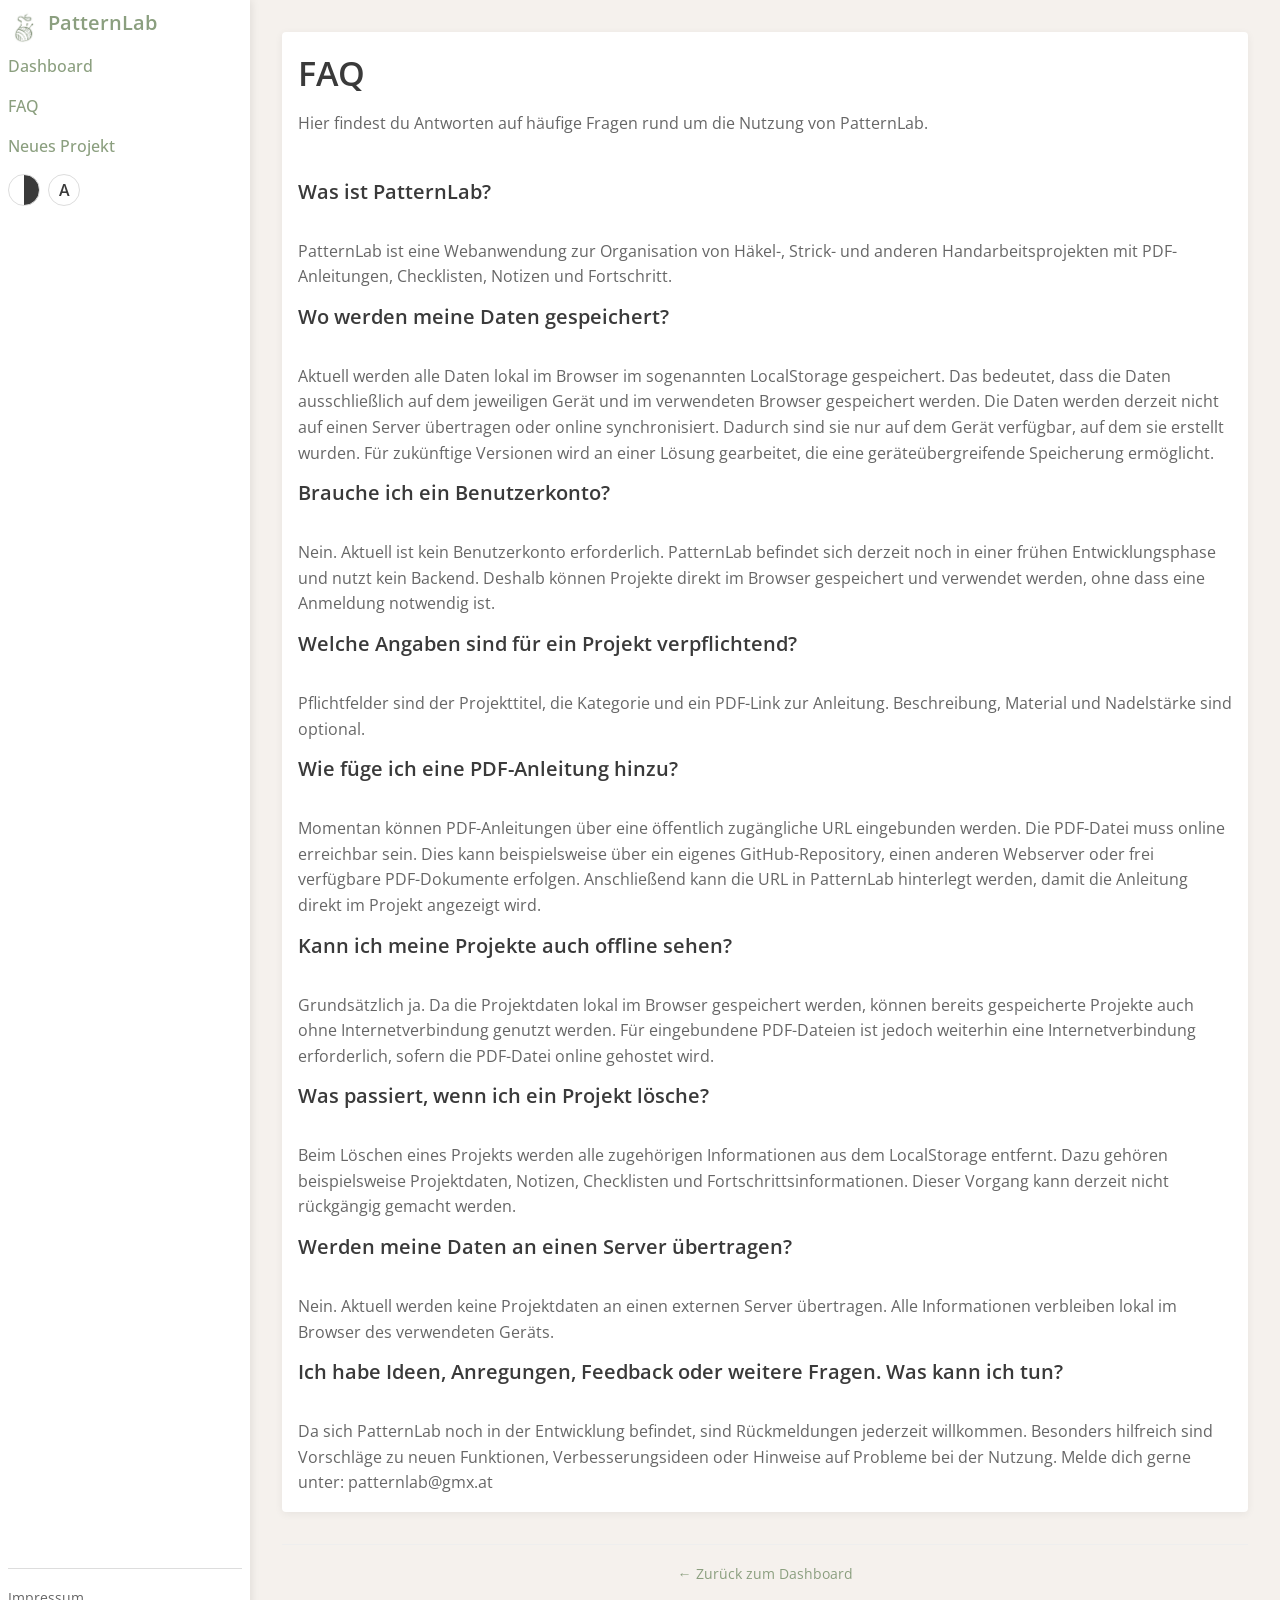
==== commit c29725fe: "update accesability" ====
--- a/faq.html
+++ b/faq.html
@@ -41,9 +41,12 @@
             <li><a href="new-project.html">Neues Projekt</a></li>
           </ul>
         </nav>
-        <button class="contrast-toggle" type="button" aria-pressed="false" aria-label="Kontrast erhöhen">
-          <span aria-hidden="true"></span>
-        </button>
+        <div class="accessibility-controls">
+          <button class="contrast-toggle" type="button" aria-pressed="false" aria-label="Kontrast erhöhen">
+            <span aria-hidden="true"></span>
+          </button>
+          <button class="text-size-toggle" type="button" aria-label="Schriftgröße erhöhen, aktuell 100 Prozent">A</button>
+        </div>
 
         <!-- Link zum Impressum. -->
         <footer>
--- a/css/style.css
+++ b/css/style.css
@@ -16,6 +16,7 @@
   --color-border: #ddd;       /* Standard-Rahmen */
   --color-border-light: #eee; /* Dezenter Rahmen */
   --color-muted-bg: #f9f9f9;  /* Heller Hintergrund innerhalb von Boxen */
+  --font-scale: 1;
 
   /* Layout- und UI-Werte: Einheitliche Maße für Abstände, Rundungen und Schatten. */
   --sidebar-width: 250px;     /* Feste Breite der Sidebar. */
@@ -47,7 +48,7 @@
 body {
   font-family: 'Open Sans', sans-serif;
   font-weight: 400; /* Normale Schriftstärke für Fließtext. */
-  font-size: 16px;
+  font-size: calc(1rem * var(--font-scale));
   line-height: 1.5;
 
   background-color: var(--color-bg);
@@ -68,6 +69,18 @@
   --focus-ring: 0 0 0 3px rgba(35, 65, 31, 0.35);
 }
 
+body.text-size-125 {
+  --font-scale: 1.25;
+}
+
+body.text-size-150 {
+  --font-scale: 1.5;
+}
+
+body.text-size-200 {
+  --font-scale: 2;
+}
+
 body.menu-open {
   overflow: hidden;
 }
@@ -196,7 +209,7 @@
 .sidebar .app-title {
   display: block;
   font-weight: 600;
-  font-size: 20px;
+  font-size: calc(1.25rem * var(--font-scale));
 
   margin: 0;
 
@@ -282,7 +295,7 @@
 .sidebar footer a {
   color: var(--color-text-light);
   text-decoration: none;
-  font-size: 14px;
+  font-size: calc(0.875rem * var(--font-scale));
 
   transition: color 0.2s ease;
 }
@@ -292,10 +305,17 @@
   text-decoration: underline;
 }
 
-.contrast-toggle {
+.accessibility-controls {
+  display: flex;
+  align-items: center;
+  gap: calc(var(--spacing-unit) * 0.5);
+  margin-top: var(--spacing-unit);
+}
+
+.contrast-toggle,
+.text-size-toggle {
   width: 32px;
   height: 32px;
-  margin-top: var(--spacing-unit);
   padding: 0;
 
   display: inline-flex;
@@ -310,12 +330,23 @@
   transition: border-color 0.2s ease, box-shadow 0.2s ease;
 }
 
+.text-size-toggle {
+  font-family: 'Open Sans', sans-serif;
+  font-weight: 600;
+  font-size: 1rem;
+
+  color: var(--color-text);
+  background: var(--color-surface);
+}
+
 .contrast-toggle span {
   display: none;
 }
 
 .contrast-toggle:hover,
-.contrast-toggle:focus {
+.contrast-toggle:focus,
+.text-size-toggle:hover,
+.text-size-toggle:focus {
   border-color: var(--color-accent);
   outline: none;
   box-shadow: var(--focus-ring);
@@ -348,7 +379,7 @@
 .main-content h1,
 .main-content h2 {
   font-weight: 600;
-  font-size: 24px;
+  font-size: calc(1.5rem * var(--font-scale));
 
   margin: 0 0 var(--spacing-unit) 0;
 
@@ -370,7 +401,7 @@
 
 .main-content section h3 {
   font-weight: 600;
-  font-size: 18px;
+  font-size: calc(1.125rem * var(--font-scale));
 
   margin: 0 0 var(--spacing-unit) 0;
 
@@ -466,7 +497,7 @@
   padding: calc(var(--spacing-unit) * 0.6) var(--spacing-unit);
 
   font-weight: 600;
-  font-size: 16px;
+  font-size: calc(1rem * var(--font-scale));
 
   text-align: center;
   text-decoration: none;
@@ -541,7 +572,7 @@
 
   font-family: 'Open Sans', sans-serif;
   font-weight: 600;
-  font-size: 14px;
+  font-size: calc(0.875rem * var(--font-scale));
 }
 
 /* Gemeinsame Feldbasis: Suche, Formularfelder, Checkliste und Notizen sehen gleich aus. */
@@ -554,7 +585,7 @@
 .checklist-input-area input,
 .notes {
   font-family: 'Open Sans', sans-serif;
-  font-size: 14px;
+  font-size: calc(0.875rem * var(--font-scale));
   border: 1px solid var(--color-border);
   border-radius: var(--radius-sm);
   background-color: var(--color-surface);
@@ -616,7 +647,7 @@
 }
 
 .faq-header h1 {
-  font-size: 30px;
+  font-size: calc(1.875rem * var(--font-scale));
   margin-bottom: calc(var(--spacing-unit) * 0.5);
   color: var(--color-text);
 }
@@ -637,7 +668,7 @@
 }
 
 .faq-item h2 {
-  font-size: 18px;
+  font-size: calc(1.125rem * var(--font-scale));
   margin: 0 0 calc(var(--spacing-unit) * 0.5) 0;
   color: var(--color-text);
 }
@@ -661,7 +692,7 @@
 }
 
 .imprint-header h1 {
-  font-size: 30px;
+  font-size: calc(1.875rem * var(--font-scale));
   margin-bottom: calc(var(--spacing-unit) * 0.5);
   color: var(--color-text);
 }
@@ -682,7 +713,7 @@
 }
 
 .imprint-item h2 {
-  font-size: 18px;
+  font-size: calc(1.125rem * var(--font-scale));
   margin: 0 0 calc(var(--spacing-unit) * 0.5) 0;
   color: var(--color-text);
 }
@@ -714,7 +745,7 @@
 .project-card h2,
 .project-card h3 {
   font-weight: 600;
-  font-size: 18px;
+  font-size: calc(1.125rem * var(--font-scale));
 
   margin: 0 0 calc(var(--spacing-unit) * 0.5) 0;
 
@@ -722,7 +753,7 @@
 }
 
 .project-card p {
-  font-size: 14px;
+  font-size: calc(0.875rem * var(--font-scale));
   color: var(--color-text-light);
 
   margin: 0;
@@ -733,7 +764,7 @@
   padding: calc(var(--spacing-unit) * 0.5) var(--spacing-unit);
 
   font-weight: 500;
-  font-size: 14px;
+  font-size: calc(0.875rem * var(--font-scale));
 
   margin-top: auto;
 }
@@ -750,7 +781,7 @@
 
 .form-container h2 {
   font-weight: 600;
-  font-size: 28px;
+  font-size: calc(1.75rem * var(--font-scale));
 
   margin: 0 0 calc(var(--spacing-unit) * 2) 0;
 
@@ -776,7 +807,7 @@
 
 .project-form legend {
   font-weight: 600;
-  font-size: 16px;
+  font-size: calc(1rem * var(--font-scale));
 
   padding: 0 0 calc(var(--spacing-unit) * 0.5) 0;
 
@@ -803,7 +834,7 @@
 
 .form-group label {
   font-weight: 500;
-  font-size: 14px;
+  font-size: calc(0.875rem * var(--font-scale));
   font-family: 'Open Sans', sans-serif;
 
   color: var(--color-text);
@@ -829,7 +860,7 @@
   padding: calc(var(--spacing-unit) * 0.75) calc(var(--spacing-unit) * 1.5);
 
   font-weight: 600;
-  font-size: 16px;
+  font-size: calc(1rem * var(--font-scale));
 
   margin-top: var(--spacing-unit);
 }
@@ -847,7 +878,7 @@
 
 .project-header h2 {
   font-weight: 600;
-  font-size: 28px;
+  font-size: calc(1.75rem * var(--font-scale));
 
   margin: 0 0 var(--spacing-unit) 0;
 
@@ -861,7 +892,7 @@
 }
 
 .project-meta p {
-  font-size: 14px;
+  font-size: calc(0.875rem * var(--font-scale));
   color: var(--color-text-light);
 
   margin: 0;
@@ -901,7 +932,7 @@
 
 .pdf-section h3 {
   font-weight: 600;
-  font-size: 18px;
+  font-size: calc(1.125rem * var(--font-scale));
 
   margin: 0 0 var(--spacing-unit) 0;
 
@@ -933,7 +964,7 @@
 }
 
 .pdf-placeholder p {
-  font-size: 14px;
+  font-size: calc(0.875rem * var(--font-scale));
   color: var(--color-text-light);
   text-align: center;
   margin: calc(var(--spacing-unit) * 0.5);
@@ -959,7 +990,7 @@
 
 .interactive-content h3 {
   font-weight: 600;
-  font-size: 16px;
+  font-size: calc(1rem * var(--font-scale));
 
   margin: 0 0 calc(var(--spacing-unit) * 0.75) 0;
 
@@ -994,7 +1025,7 @@
 }
 
 .checklist label {
-  font-size: 14px;
+  font-size: calc(0.875rem * var(--font-scale));
   cursor: pointer;
 
   margin: 0;
@@ -1018,7 +1049,7 @@
 
 .checklist-input-area button {
   padding: calc(var(--spacing-unit) * 0.5) var(--spacing-unit);
-  font-size: 14px;
+  font-size: calc(0.875rem * var(--font-scale));
   font-weight: 500;
 }
 
@@ -1027,7 +1058,7 @@
   padding: calc(var(--spacing-unit) * 0.5) var(--spacing-unit);
 
   font-weight: 500;
-  font-size: 14px;
+  font-size: calc(0.875rem * var(--font-scale));
 
   margin-top: calc(var(--spacing-unit) * 0.5);
 }
@@ -1063,14 +1094,14 @@
 
 .project-data-section dt {
   font-weight: 600;
-  font-size: 14px;
+  font-size: calc(0.875rem * var(--font-scale));
   margin: 0;
 
   color: var(--color-text);
 }
 
 .project-data-section dd {
-  font-size: 14px;
+  font-size: calc(0.875rem * var(--font-scale));
   color: var(--color-text-light);
 
   margin: 0;
@@ -1094,7 +1125,7 @@
 }
 
 .counter-display p {
-  font-size: 18px;
+  font-size: calc(1.125rem * var(--font-scale));
   font-weight: 600;
   color: var(--color-text);
 
@@ -1116,7 +1147,7 @@
   padding: calc(var(--spacing-unit) * 0.5) calc(var(--spacing-unit) * 0.75);
 
   font-weight: 500;
-  font-size: 13px;
+  font-size: calc(0.8125rem * var(--font-scale));
 
   flex: 1;
   min-width: 60px;
@@ -1146,7 +1177,7 @@
     /* Der Zurück-Link bleibt ein normaler Textlink und kein Button. */
     color: var(--color-accent);
     text-decoration: none;
-    font-size: 14px;
+    font-size: calc(0.875rem * var(--font-scale));
     transition: color 0.2s ease;
 
     &:hover {
@@ -1162,7 +1193,7 @@
     width: auto;
     margin: 0;
     padding: calc(var(--spacing-unit) * 0.5) var(--spacing-unit);
-    font-size: 14px;
+    font-size: calc(0.875rem * var(--font-scale));
     line-height: 1.5;
     text-align: center;
     text-decoration: none;
@@ -1190,27 +1221,27 @@
 
   .main-content h1,
   .main-content h2 {
-    font-size: 28px;
+    font-size: calc(1.75rem * var(--font-scale));
     margin-bottom: calc(var(--spacing-unit) * 2);
   }
 
   /* Die FAQ behält auch auf größeren Screens eine klare Hierarchie zwischen Titel und Fragen. */
   .faq-header h1 {
-    font-size: 34px;
+    font-size: calc(2.125rem * var(--font-scale));
     margin-bottom: calc(var(--spacing-unit) * 0.75);
   }
 
   .faq-item h2 {
-    font-size: 20px;
+    font-size: calc(1.25rem * var(--font-scale));
   }
 
   .imprint-header h1 {
-    font-size: 34px;
+    font-size: calc(2.125rem * var(--font-scale));
     margin-bottom: calc(var(--spacing-unit) * 0.75);
   }
 
   .imprint-item h2 {
-    font-size: 20px;
+    font-size: calc(1.25rem * var(--font-scale));
   }
 
   .project-content {
@@ -1332,3 +1363,4 @@
     height: 100%;
   }
 }
+
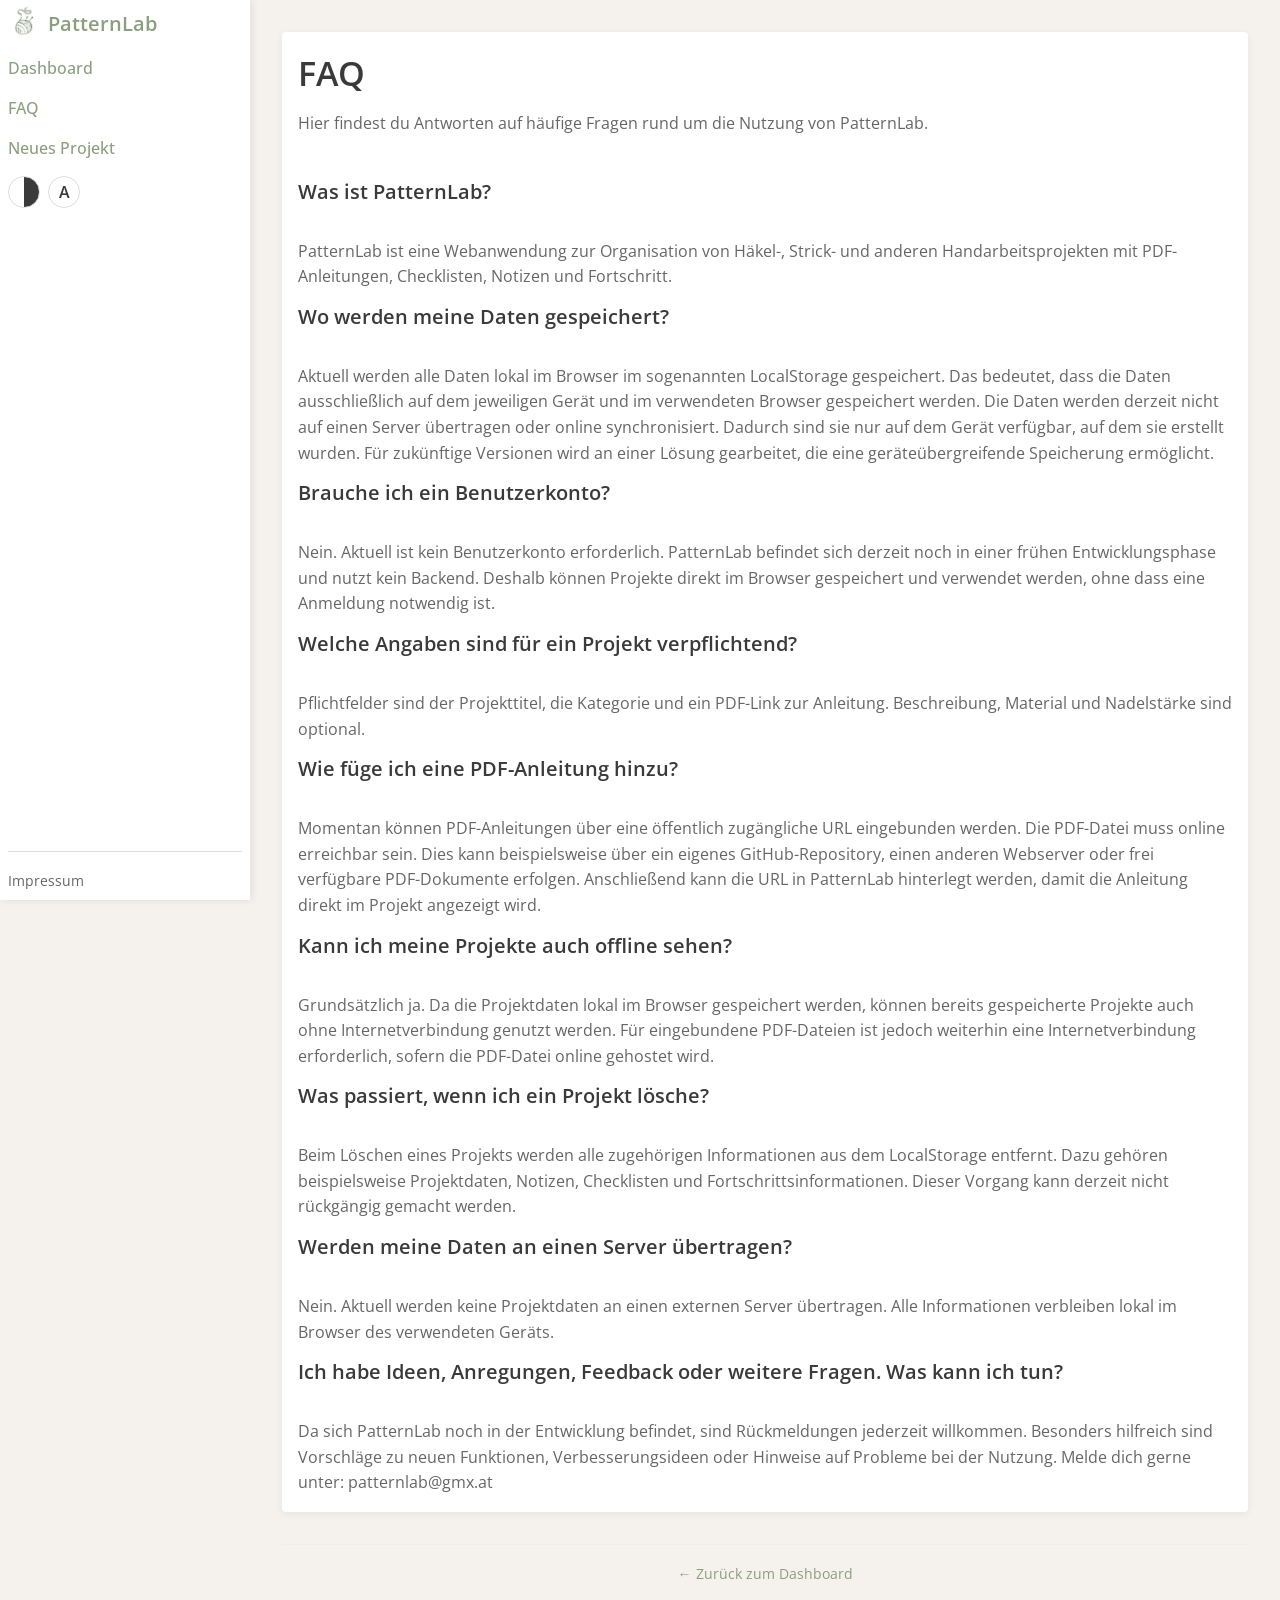
==== commit de4f4363: "add comments" ====
--- a/faq.html
+++ b/faq.html
@@ -6,7 +6,7 @@
   <meta name="viewport" content="width=device-width, initial-scale=1.0">
   <meta name="description" content="HÃ¤ufige Fragen und Antworten rund um PatternLab, Projektverwaltung und PDF-Anleitungen">
   <title>FAQ - PatternLab</title>
-  <link rel="icon" type="image/jpeg" href="design_prototype/Logo_PatternLab.jpg">
+  <link rel="icon" type="image/png" href="design/favicon.png">
   <!-- Open Sans wird als zentrale Schriftart der Anwendung geladen. -->
   <link href="https://fonts.googleapis.com/css2?family=Open+Sans:wght@300;400;600&display=swap" rel="stylesheet">
   <link rel="stylesheet" href="css/style.css">
@@ -27,7 +27,7 @@
           <span></span>
         </button>
         <div class="sidebar-brand">
-          <img class="sidebar-logo" src="design_prototype/Logo_PatternLab.jpg" alt="PatternLab Logo">
+          <img class="sidebar-logo" src="design/Logo_PatternLab.jpg" alt="PatternLab Logo">
           <span class="app-title">PatternLab</span>
         </div>
       </div>
@@ -41,10 +41,10 @@
             <li><a href="new-project.html">Neues Projekt</a></li>
           </ul>
         </nav>
+
+        <!-- Schaltflächen für Kontrastmodus und Schriftgröße. -->
         <div class="accessibility-controls">
-          <button class="contrast-toggle" type="button" aria-pressed="false" aria-label="Kontrast erhöhen">
-            <span aria-hidden="true"></span>
-          </button>
+          <button class="contrast-toggle" type="button" aria-pressed="false" aria-label="Kontrast erhöhen"></button>
           <button class="text-size-toggle" type="button" aria-label="Schriftgröße erhöhen, aktuell 100 Prozent">A</button>
         </div>
 
--- a/css/style.css
+++ b/css/style.css
@@ -1,38 +1,38 @@
-/* ============================================================
+﻿/* ============================================================
    FARBEN & TYPOGRAFIE
    ============================================================
    Zentrale Designwerte aus visual-design.md.
-   Wenn sich Farben, Abstände oder Rundungen ändern, passiert das zuerst hier.
+   Wenn sich Farben, AbstÃ¤nde oder Rundungen Ã¤ndern, passiert das zuerst hier.
    ============================================================ */
 
 :root {
   /* Farbpalette: Diese Werte werden auf allen Seiten wiederverwendet. */
   --color-bg: #f5f1ed;        /* Creme / Off-White (Hintergrund) */
-  --color-surface: #ffffff;   /* Weiß (Flächen, Boxen) */
-  --color-accent: #8b9f7f;    /* Salbeigrün (Akzente, Links) */
-  --color-accent-dark: #6d7f61; /* Dunkleres Grün für Hover-Zustände */
-  --color-text: #3a3a3a;      /* Dunkelgrau (Fließtext) */
-  --color-text-light: #666666; /* Helleres Grau (sekundär) */
+  --color-surface: #ffffff;   /* WeiÃŸ (FlÃ¤chen, Boxen) */
+  --color-accent: #8b9f7f;    /* SalbeigrÃ¼n (Akzente, Links) */
+  --color-accent-dark: #6d7f61; /* Dunkleres GrÃ¼n fÃ¼r Hover-ZustÃ¤nde */
+  --color-text: #3a3a3a;      /* Dunkelgrau (FlieÃŸtext) */
+  --color-text-light: #666666; /* Helleres Grau (sekundÃ¤r) */
   --color-border: #ddd;       /* Standard-Rahmen */
   --color-border-light: #eee; /* Dezenter Rahmen */
   --color-muted-bg: #f9f9f9;  /* Heller Hintergrund innerhalb von Boxen */
   --font-scale: 1;
 
-  /* Layout- und UI-Werte: Einheitliche Maße für Abstände, Rundungen und Schatten. */
+  /* Layout- und UI-Werte: Einheitliche MaÃŸe fÃ¼r AbstÃ¤nde, Rundungen und Schatten. */
   --sidebar-width: 250px;     /* Feste Breite der Sidebar. */
-  --spacing-unit: 16px;       /* Basis-Einheit für Abstände (padding, margin, gap). */
-  --radius-sm: 4px;           /* Kleine Rundung für Buttons und Eingabefelder. */
-  --radius-md: 8px;           /* Größere Rundung für Karten und Bereiche. */
+  --spacing-unit: 16px;       /* Basis-Einheit fÃ¼r AbstÃ¤nde (padding, margin, gap). */
+  --radius-sm: 4px;           /* Kleine Rundung fÃ¼r Buttons und Eingabefelder. */
+  --radius-md: 8px;           /* GrÃ¶ÃŸere Rundung fÃ¼r Karten und Bereiche. */
   --shadow-soft: 0 2px 8px rgba(0, 0, 0, 0.06); /* Dezenter Standardschatten. */
-  --shadow-card: 0 2px 8px rgba(0, 0, 0, 0.08); /* Etwas stärkerer Kartenschatten. */
-  --shadow-hover: 0 4px 12px rgba(139, 159, 127, 0.3); /* Hover-Schatten für wichtige Buttons. */
-  --focus-ring: 0 0 0 3px rgba(139, 159, 127, 0.1); /* Sichtbarer Fokus für Tastaturbedienung. */
+  --shadow-card: 0 2px 8px rgba(0, 0, 0, 0.08); /* Etwas stÃ¤rkerer Kartenschatten. */
+  --shadow-hover: 0 4px 12px rgba(139, 159, 127, 0.3); /* Hover-Schatten fÃ¼r wichtige Buttons. */
+  --focus-ring: 0 0 0 3px rgba(139, 159, 127, 0.1); /* Sichtbarer Fokus fÃ¼r Tastaturbedienung. */
 }
 
 /* ============================================================
    RESET & GLOBALE STILE
    ============================================================
-   Grundregeln, die für alle Seiten gelten.
+   Grundregeln, die fÃ¼r alle Seiten gelten.
    ============================================================ */
 
 * {
@@ -47,7 +47,7 @@
 
 body {
   font-family: 'Open Sans', sans-serif;
-  font-weight: 400; /* Normale Schriftstärke für Fließtext. */
+  font-weight: 400; /* Normale SchriftstÃ¤rke fÃ¼r FlieÃŸtext. */
   font-size: calc(1rem * var(--font-scale));
   line-height: 1.5;
 
@@ -120,7 +120,7 @@
 .sidebar {
   width: 100%;
 
-  /* Der mobile Kopf dient als Anker für das rechts ausgerichtete Pop-up-Menü. */
+  /* Der mobile Kopf dient als Anker fÃ¼r das rechts ausgerichtete Pop-up-MenÃ¼. */
   position: relative;
 
   background-color: var(--color-surface);
@@ -137,10 +137,6 @@
   justify-content: flex-start;
 }
 
-
-.sidebar header {
-  margin-bottom: var(--spacing-unit);
-}
 
 .sidebar-header {
   display: flex;
@@ -149,7 +145,7 @@
   gap: calc(var(--spacing-unit) * 0.75);
 }
 
-/* Logo und App-Name bilden gemeinsam die Markenfläche links im Sidebar-Kopf. */
+/* Logo und App-Name bilden gemeinsam die MarkenflÃ¤che links im Sidebar-Kopf. */
 .sidebar-brand {
   display: flex;
   align-items: center;
@@ -163,13 +159,13 @@
   height: 32px;
   object-fit: contain;
   background-color: var(--color-surface);
-  border-radius: var(--radius-sm);
+  border-radius: 50%;
   flex-shrink: 0;
-  /* Das Logo sitzt minimal höher, damit es optisch mit dem Schriftzug abschließt. */
+  /* Das Logo sitzt minimal hÃ¶her, damit es optisch mit dem Schriftzug abschlieÃŸt. */
   transform: translateY(-4px);
 }
 
-/* Mobile Menü-Schaltfläche: rechts oben als Hamburger-Icon. */
+/* Mobile MenÃ¼-SchaltflÃ¤che: rechts oben als Hamburger-Icon. */
 .menu-toggle {
   width: 36px;
   height: 36px;
@@ -220,12 +216,12 @@
   display: none;
 }
 
-/* Mobile Pop-up-Menü: erscheint gesammelt rechts unter dem Kopfbereich. */
+/* Mobile Pop-up-MenÃ¼: erscheint gesammelt rechts unter dem Kopfbereich. */
 .sidebar.is-open .sidebar-menu-panel {
   display: block;
 }
 
-/* Das Menü liegt mobil als festes Overlay über dem Seiteninhalt. */
+/* Das MenÃ¼ liegt mobil als festes Overlay Ã¼ber dem Seiteninhalt. */
 .sidebar.is-open .sidebar-menu-panel {
   position: fixed;
   top: calc(var(--spacing-unit) * 3.5);
@@ -242,7 +238,7 @@
   box-shadow: var(--shadow-card);
 }
 
-/* Der halbtransparente Hintergrund trennt das geöffnete Menü klar vom Rest der Seite. */
+/* Der halbtransparente Hintergrund trennt das geÃ¶ffnete MenÃ¼ klar vom Rest der Seite. */
 .sidebar.is-open::after {
   content: '';
   position: fixed;
@@ -305,6 +301,7 @@
   text-decoration: underline;
 }
 
+/* Barrierefreiheitsoptionen: Kontrast und SchriftgrÃ¶ÃŸe liegen direkt unter der Navigation. */
 .accessibility-controls {
   display: flex;
   align-items: center;
@@ -337,10 +334,6 @@
 
   color: var(--color-text);
   background: var(--color-surface);
-}
-
-.contrast-toggle span {
-  display: none;
 }
 
 .contrast-toggle:hover,
@@ -352,10 +345,6 @@
   box-shadow: var(--focus-ring);
 }
 
-body.high-contrast .contrast-toggle span {
-  display: none;
-}
-
 body.high-contrast .contrast-toggle {
   background: linear-gradient(90deg, var(--color-surface) 0 50%, var(--color-accent) 50% 100%);
 }
@@ -363,13 +352,13 @@
 /* ============================================================
    HAUPTBEREICH
    ============================================================
-   Gemeinsame Typografie und Grundflächen im Inhaltsbereich.
+   Gemeinsame Typografie und GrundflÃ¤chen im Inhaltsbereich.
    ============================================================ */
 
 .main-content {
   flex: 1;
 
-  /* Mobile bekommt bewusst weniger Außenabstand, damit Inhalt und PDF mehr Platz haben. */
+  /* Mobile bekommt bewusst weniger AuÃŸenabstand, damit Inhalt und PDF mehr Platz haben. */
   padding: calc(var(--spacing-unit) * 0.5);
 
   max-width: 100%;
@@ -389,7 +378,7 @@
 .main-content section {
   background-color: var(--color-surface);
 
-  /* Karten und Inhaltsboxen rücken mobil enger zusammen. */
+  /* Karten und Inhaltsboxen rÃ¼cken mobil enger zusammen. */
   padding: calc(var(--spacing-unit) * 0.5);
 
   margin-bottom: calc(var(--spacing-unit) * 0.5);
@@ -450,7 +439,7 @@
   margin: 0 0 calc(var(--spacing-unit) * 0.5) var(--spacing-unit);
 }
 
-/* Gemeinsame Kartenfläche: Projektkarten und der Projektkopf nutzen dieselbe Basis. */
+/* Gemeinsame KartenflÃ¤che: Projektkarten und der Projektkopf nutzen dieselbe Basis. */
 .project-card,
 .project-header {
   background-color: var(--color-surface);
@@ -475,7 +464,7 @@
 /* ============================================================
    DASHBOARD
    ============================================================
-   Übersicht, Suchbereich und Projektkarten.
+   Ãœbersicht, Suchbereich und Projektkarten.
    ============================================================ */
 
 .cta-section {
@@ -520,7 +509,7 @@
   transition: all 0.2s ease;
 }
 
-/* Sekundäre Buttons: transparenter Hintergrund, grüne Kontur, grün beim Hover. */
+/* SekundÃ¤re Buttons: transparenter Hintergrund, grÃ¼ne Kontur, grÃ¼n beim Hover. */
 .btn-secondary {
   background-color: transparent;
   border: 1px solid var(--color-accent);
@@ -533,7 +522,7 @@
   color: var(--color-surface);
 }
 
-/* Primäre Buttons: gefüllte grüne Fläche für wichtige Aktionen wie Speichern. */
+/* PrimÃ¤re Buttons: gefÃ¼llte grÃ¼ne FlÃ¤che fÃ¼r wichtige Aktionen wie Speichern. */
 .cta-section .cta-button,
 .btn-primary,
 .checklist-input-area button {
@@ -548,7 +537,7 @@
   box-shadow: var(--shadow-hover);
 }
 
-/* Auf Mobile spart der Dashboard-Filter Platz und wird erst per Button geöffnet. */
+/* Auf Mobile spart der Dashboard-Filter Platz und wird erst per Button geÃ¶ffnet. */
 .dashboard-filters {
   display: none;
   flex-direction: column;
@@ -592,7 +581,7 @@
   color: var(--color-text);
 }
 
-/* Größere Eingabefelder bekommen einheitliches Innenpadding. */
+/* GrÃ¶ÃŸere Eingabefelder bekommen einheitliches Innenpadding. */
 .dashboard-filters input,
 .dashboard-filters select,
 .form-group input,
@@ -742,8 +731,7 @@
   transform: translateY(-2px);
 }
 
-.project-card h2,
-.project-card h3 {
+.project-card h2 {
   font-weight: 600;
   font-size: calc(1.125rem * var(--font-scale));
 
@@ -777,15 +765,6 @@
 
 .form-container {
   margin-bottom: var(--spacing-unit);
-}
-
-.form-container h2 {
-  font-weight: 600;
-  font-size: calc(1.75rem * var(--font-scale));
-
-  margin: 0 0 calc(var(--spacing-unit) * 2) 0;
-
-  color: var(--color-text);
 }
 
 .project-form {
@@ -798,6 +777,7 @@
   border: none;
   padding: 0;
   margin: 0;
+  min-width: 0;
 
   display: flex;
   flex-direction: column;
@@ -818,6 +798,8 @@
   margin: 0;
 
   width: 100%;
+  white-space: normal;
+  overflow-wrap: anywhere;
 }
 
 /* ============================================================
@@ -830,6 +812,7 @@
   display: flex;
   flex-direction: column;
   gap: calc(var(--spacing-unit) * 0.5);
+  min-width: 0;
 }
 
 .form-group label {
@@ -843,6 +826,8 @@
 .form-group input,
 .form-group textarea,
 .form-group select {
+  width: 100%;
+  min-width: 0;
   font-weight: 400;
   transition: border-color 0.2s ease, box-shadow 0.2s ease;
 }
@@ -868,7 +853,7 @@
 /* ============================================================
    PROJEKTSEITE: Header
    ============================================================
-   Titel, Kategorie und Fortschritt des geöffneten Projekts.
+   Titel, Kategorie und Fortschritt des geÃ¶ffneten Projekts.
    ============================================================ */
 
 .project-header {
@@ -876,15 +861,6 @@
   margin-bottom: calc(var(--spacing-unit) * 0.75);
 }
 
-.project-header h2 {
-  font-weight: 600;
-  font-size: calc(1.75rem * var(--font-scale));
-
-  margin: 0 0 var(--spacing-unit) 0;
-
-  color: var(--color-text);
-}
-
 .project-meta {
   display: flex;
   gap: calc(var(--spacing-unit) * 2);
@@ -913,7 +889,7 @@
   display: flex;
   flex-direction: column;
 
-  /* Zwischen linker und rechter Projektsäule gilt mobil derselbe Takt wie zwischen den Boxen. */
+  /* Zwischen linker und rechter ProjektsÃ¤ule gilt mobil derselbe Takt wie zwischen den Boxen. */
   gap: calc(var(--spacing-unit) * 0.75);
 }
 
@@ -928,15 +904,6 @@
 
   display: flex;
   flex-direction: column;
-}
-
-.pdf-section h3 {
-  font-weight: 600;
-  font-size: calc(1.125rem * var(--font-scale));
-
-  margin: 0 0 var(--spacing-unit) 0;
-
-  color: var(--color-text);
 }
 
 .pdf-placeholder {
@@ -973,7 +940,7 @@
 /* ============================================================
    INTERAKTIVE PROJEKTDATEN
    ============================================================
-   Rechte Spalte mit Checkliste, Notizen, Projektdaten und Zählern.
+   Rechte Spalte mit Checkliste, Notizen, Projektdaten und ZÃ¤hlern.
    ============================================================ */
 
 .interactive-content {
@@ -982,19 +949,10 @@
   display: flex;
   flex-direction: column;
 
-  /* Checkliste, Notizen, Projektdaten und Zähler teilen sich mobil einen einheitlichen Abstand. */
+  /* Checkliste, Notizen, Projektdaten und ZÃ¤hler teilen sich mobil einen einheitlichen Abstand. */
   gap: calc(var(--spacing-unit) * 0.75);
 
   background-color: transparent;
-}
-
-.interactive-content h3 {
-  font-weight: 600;
-  font-size: calc(1rem * var(--font-scale));
-
-  margin: 0 0 calc(var(--spacing-unit) * 0.75) 0;
-
-  color: var(--color-text);
 }
 
 /* ============================================================
@@ -1065,7 +1023,7 @@
 
 /* ============================================================
    NOTIZEN
-   Freies Textfeld für projektbezogene Notizen.
+   Freies Textfeld fÃ¼r projektbezogene Notizen.
    ============================================================ */
 
 .notes {
@@ -1078,7 +1036,7 @@
 /* ============================================================
    PROJEKTDATEN
    ============================================================
-   Definition List für Beschreibung, Material und Nadelstärke.
+   Definition List fÃ¼r Beschreibung, Material und NadelstÃ¤rke.
    ============================================================ */
 
 .project-data-section dl {
@@ -1108,9 +1066,9 @@
 }
 
 /* ============================================================
-   ZÄHLER
-   ============================================================
-   Gemeinsames Styling für Maschen- und Reihenzähler.
+   ZÃ„HLER
+   ============================================================
+   Gemeinsames Styling fÃ¼r Maschen- und ReihenzÃ¤hler.
    ============================================================ */
 
 .counter-display {
@@ -1156,7 +1114,7 @@
 /* ============================================================
    PROJEKT-FOOTER
    ============================================================
-   Navigation zurück sowie Bearbeiten- und Löschen-Aktionen.
+   Navigation zurÃ¼ck sowie Bearbeiten- und LÃ¶schen-Aktionen.
    ============================================================ */
 
 .project-footer {
@@ -1164,51 +1122,89 @@
   padding-top: var(--spacing-unit);
   text-align: center;
   border-top: 1px solid var(--color-border-light);
-
-  .project-footer-actions {
-    display: flex;
+}
+
+.project-footer-actions {
+  display: flex;
+  flex-wrap: wrap;
+  justify-content: center;
+  gap: calc(var(--spacing-unit) * 0.75);
+  margin-bottom: var(--spacing-unit);
+}
+
+.project-footer > a:not(.btn-secondary) {
+  color: var(--color-accent);
+  text-decoration: none;
+  font-size: calc(0.875rem * var(--font-scale));
+  transition: color 0.2s ease;
+}
+
+.project-footer > a:not(.btn-secondary):hover {
+  color: var(--color-accent);
+  text-decoration: underline;
+}
+
+.project-footer .edit-project-link,
+.project-footer .delete-project-button {
+  display: inline-block;
+  width: auto;
+  margin: 0;
+  padding: calc(var(--spacing-unit) * 0.5) var(--spacing-unit);
+  font-size: calc(0.875rem * var(--font-scale));
+  line-height: 1.5;
+  text-align: center;
+  text-decoration: none;
+  appearance: none;
+}
+
+/* ============================================================
+   RESPONSIVE BREAKPOINTS
+   ============================================================
+   Ab Tablet und Desktop wird der vorhandene Desktop-Look schrittweise aktiviert.
+   ============================================================ */
+
+@media (max-width: 767px) {
+  /* Bei groÃŸer Schrift brechen mobile Inhalte frueher um, damit nichts aus Boxen herausragt. */
+  body.text-size-150,
+  body.text-size-200 {
+    overflow-wrap: anywhere;
+  }
+
+  body.text-size-150 :is(input, select, textarea, button, a),
+  body.text-size-200 :is(input, select, textarea, button, a) {
+    max-width: 100%;
+  }
+
+  body.text-size-150 :is(.dashboard-filters, .checklist-input-area, .counter-buttons, .project-footer-actions),
+  body.text-size-200 :is(.dashboard-filters, .checklist-input-area, .counter-buttons, .project-footer-actions) {
+    flex-direction: column;
+  }
+
+  body.text-size-150 :is(.counter-btn, .edit-project-link, .delete-project-button),
+  body.text-size-200 :is(.counter-btn, .edit-project-link, .delete-project-button) {
+    width: 100%;
+  }
+
+  body.text-size-150 .project-meta,
+  body.text-size-200 .project-meta {
+    flex-direction: column;
+    gap: calc(var(--spacing-unit) * 0.5);
+  }
+
+  body.text-size-150 .checklist li,
+  body.text-size-200 .checklist li {
     flex-wrap: wrap;
-    justify-content: center;
-    gap: calc(var(--spacing-unit) * 0.75);
-    margin-bottom: var(--spacing-unit);
-  }
-
-  > a:not(.btn-secondary) {
-    /* Der Zurück-Link bleibt ein normaler Textlink und kein Button. */
-    color: var(--color-accent);
-    text-decoration: none;
-    font-size: calc(0.875rem * var(--font-scale));
-    transition: color 0.2s ease;
-
-    &:hover {
-      color: var(--color-accent);
-      text-decoration: underline;
-    }
-  }
-
-  .edit-project-link,
-  .delete-project-button {
-    /* Bearbeiten und Löschen nutzen .btn-secondary und verhalten sich deshalb wie Buttons. */
-    display: inline-block;
-    width: auto;
-    margin: 0;
-    padding: calc(var(--spacing-unit) * 0.5) var(--spacing-unit);
-    font-size: calc(0.875rem * var(--font-scale));
-    line-height: 1.5;
-    text-align: center;
-    text-decoration: none;
-    appearance: none;
-  }
-}
-
-/* ============================================================
-   RESPONSIVE BREAKPOINTS
-   ============================================================
-   Ab Tablet und Desktop wird der vorhandene Desktop-Look schrittweise aktiviert.
-   ============================================================ */
+    align-items: flex-start;
+  }
+
+  body.text-size-150 .checklist-text,
+  body.text-size-200 .checklist-text {
+    flex-basis: 100%;
+  }
+}
 
 @media (min-width: 768px) {
-  /* Ab Tablet werden Abstände und Filterdarstellung wieder großzügiger. */
+  /* Ab Tablet werden AbstÃ¤nde und Filterdarstellung wieder groÃŸzÃ¼giger. */
   .main-content {
     padding: calc(var(--spacing-unit) * 1.5);
   }
@@ -1225,7 +1221,7 @@
     margin-bottom: calc(var(--spacing-unit) * 2);
   }
 
-  /* Die FAQ behält auch auf größeren Screens eine klare Hierarchie zwischen Titel und Fragen. */
+  /* Die FAQ behÃ¤lt auch auf grÃ¶ÃŸeren Screens eine klare Hierarchie zwischen Titel und Fragen. */
   .faq-header h1 {
     font-size: calc(2.125rem * var(--font-scale));
     margin-bottom: calc(var(--spacing-unit) * 0.75);
@@ -1295,13 +1291,14 @@
 }
 
 @media (min-width: 1024px) {
-  /* Ab Desktop kehrt die Seite zum klassischen Sidebar-Layout zurück. */
+  /* Ab Desktop kehrt die Seite zum klassischen Sidebar-Layout zurÃ¼ck. */
   .container {
     flex-direction: row;
   }
 
   .sidebar-header {
     display: block;
+    margin-bottom: var(--spacing-unit);
   }
 
   .menu-toggle {
@@ -1310,6 +1307,10 @@
 
   .sidebar {
     width: var(--sidebar-width);
+    position: sticky;
+    top: 0;
+    height: 100vh;
+    overflow-y: auto;
     box-shadow: 2px 0 8px rgba(0, 0, 0, 0.08);
   }
 
@@ -1334,7 +1335,7 @@
 
   .sidebar h1,
   .sidebar .app-title {
-    margin: 0 0 var(--spacing-unit) 0;
+    margin: 0;
   }
 
   .sidebar nav ul {
@@ -1364,3 +1365,4 @@
   }
 }
 
+
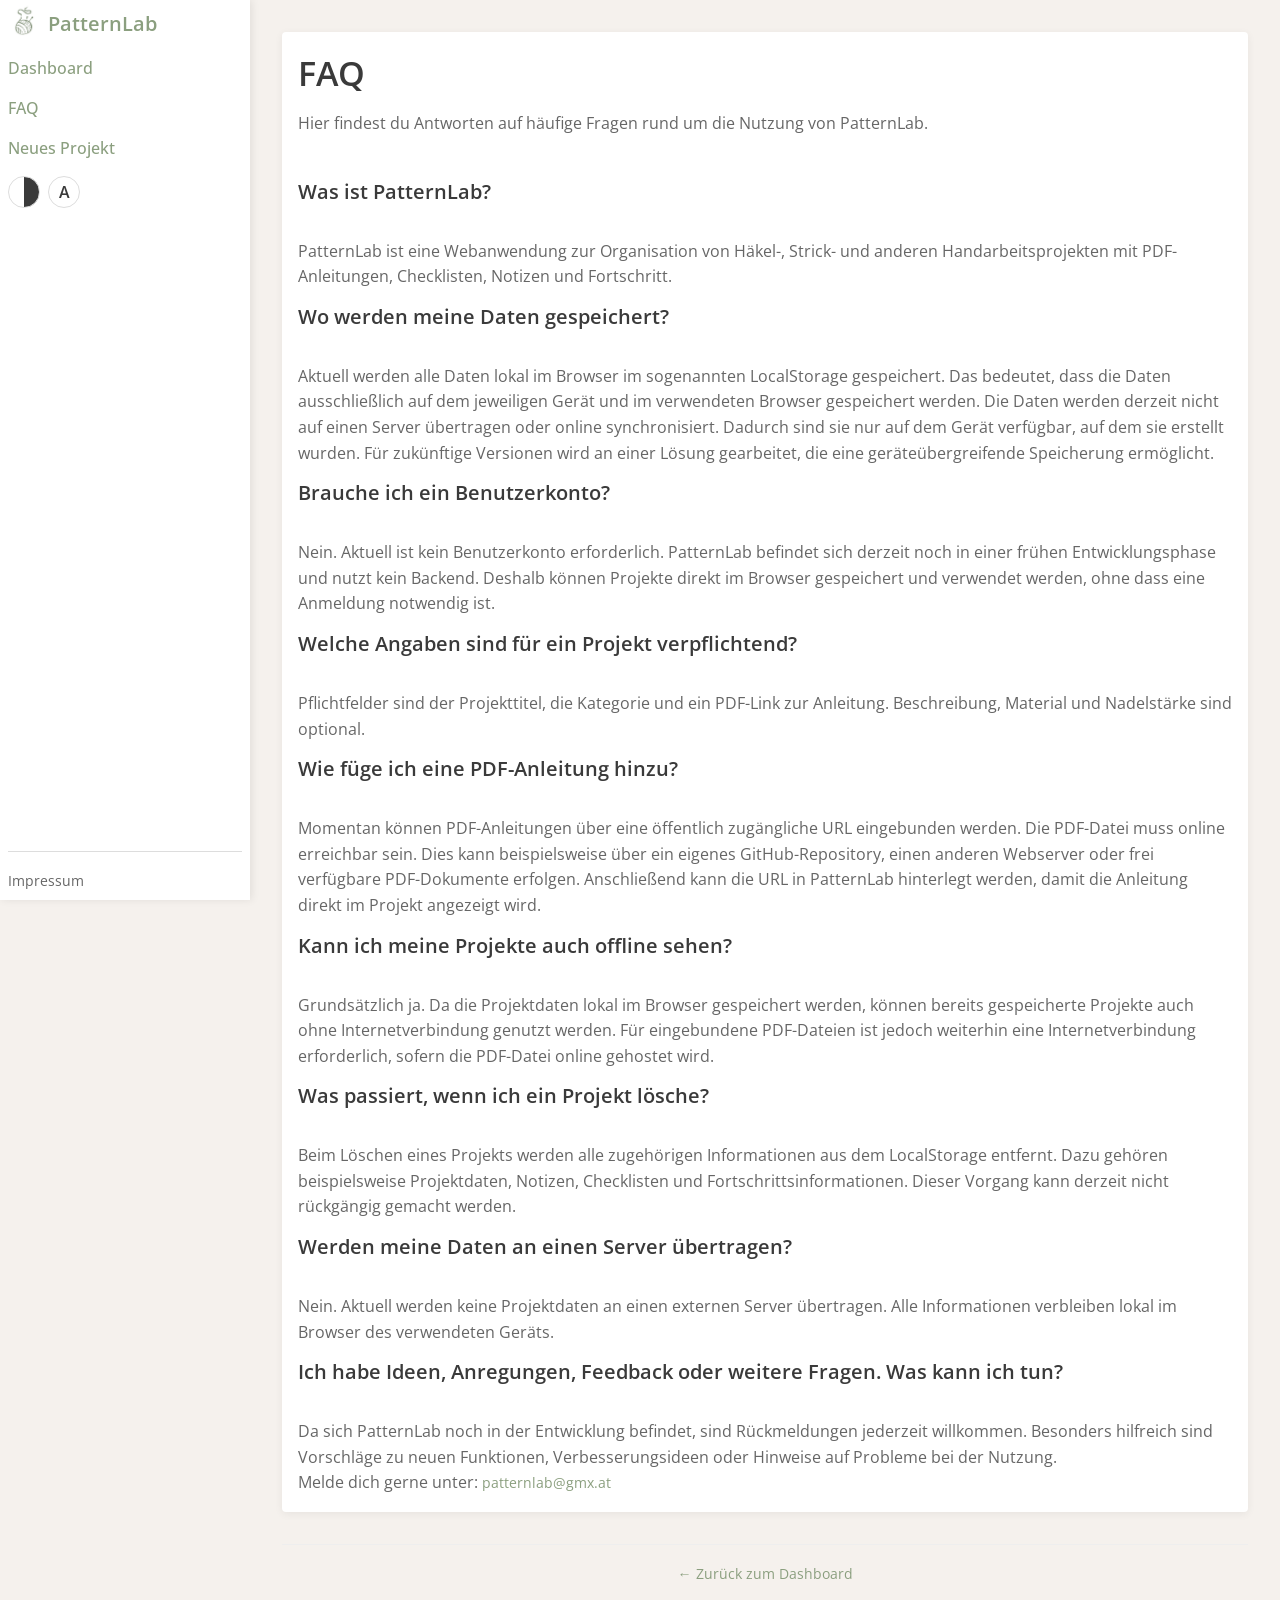
==== commit 6a30472e: "update comments" ====
--- a/faq.html
+++ b/faq.html
@@ -2,9 +2,10 @@
 <html lang="de">
 <head>
   <meta charset="UTF-8">
-  <!-- Viewport sorgt dafÃ¼r, dass die Seite auf mobilen GerÃ¤ten richtig skaliert. -->
+  <!-- UTF-8 erlaubt deutsche Umlaute wie ä, ö, ü und ß im Dokument. -->
+  <!-- Viewport sorgt dafür, dass die Seite auf mobilen Geräten richtig skaliert. -->
   <meta name="viewport" content="width=device-width, initial-scale=1.0">
-  <meta name="description" content="HÃ¤ufige Fragen und Antworten rund um PatternLab, Projektverwaltung und PDF-Anleitungen">
+  <meta name="description" content="Häufige Fragen und Antworten rund um PatternLab, Projektverwaltung und PDF-Anleitungen">
   <title>FAQ - PatternLab</title>
   <link rel="icon" type="image/png" href="design/favicon.png">
   <!-- Open Sans wird als zentrale Schriftart der Anwendung geladen. -->
@@ -12,7 +13,7 @@
   <link rel="stylesheet" href="css/style.css">
 </head>
 <body>
-  <!-- Gemeinsamer Layout-Container fÃ¼r Sidebar und Hauptbereich. -->
+  <!-- Gemeinsamer Layout-Container für Sidebar und Hauptbereich. -->
   <div class="container">
     
     <!-- ============================================================
@@ -21,7 +22,7 @@
     <aside class="sidebar">
       <!-- App-Name in der Sidebar. -->
       <div class="sidebar-header">
-        <button class="menu-toggle" type="button" aria-expanded="false" aria-controls="main-navigation" aria-label="Navigation Ã¶ffnen">
+        <button class="menu-toggle" type="button" aria-expanded="false" aria-controls="main-navigation" aria-label="Navigation öffnen">
           <span></span>
           <span></span>
           <span></span>
@@ -59,8 +60,8 @@
          HAUPTBEREICH: FAQ
          ============================================================ -->
     <main class="main-content">
-      <!-- Die FAQ bleibt bewusst statisch und klar lesbar, ohne zusÃ¤tzliche Interaktion. -->
-      <section class="faq-list" aria-label="HÃ¤ufige Fragen und Antworten">
+      <!-- Die FAQ bleibt bewusst statisch und klar lesbar, ohne zusätzliche Interaktion. -->
+      <section class="faq-list" aria-label="Häufige Fragen und Antworten">
         <header class="faq-header">
           <h1>FAQ</h1>
           <p>Hier findest du Antworten auf häufige Fragen rund um die Nutzung von PatternLab.</p>
@@ -108,7 +109,8 @@
 
         <article class="faq-item">
           <h2>Ich habe Ideen, Anregungen, Feedback oder weitere Fragen. Was kann ich tun?</h2>
-          <p>Da sich PatternLab noch in der Entwicklung befindet, sind Rückmeldungen jederzeit willkommen. Besonders hilfreich sind Vorschläge zu neuen Funktionen, Verbesserungsideen oder Hinweise auf Probleme bei der Nutzung. Melde dich gerne unter: patternlab@gmx.at </p>
+          <p>Da sich PatternLab noch in der Entwicklung befindet, sind Rückmeldungen jederzeit willkommen. Besonders hilfreich sind Vorschläge zu neuen Funktionen, Verbesserungsideen oder Hinweise auf Probleme bei der Nutzung.<br>
+             Melde dich gerne unter: <a href="mailto:patternlab@gmx.at">patternlab@gmx.at</a></p>
         </article>
 
       </section>
@@ -119,7 +121,7 @@
     </main>
   </div>
 
-  <!-- Gemeinsame JavaScript-Datei fÃ¼r Navigation und Projektlogik. -->
+  <!-- Gemeinsame JavaScript-Datei für Navigation und Projektlogik. -->
   <script src="js/app.js"></script>
 </body>
 </html>
--- a/css/style.css
+++ b/css/style.css
@@ -1,53 +1,58 @@
-﻿/* ============================================================
+/* ============================================================
    FARBEN & TYPOGRAFIE
    ============================================================
    Zentrale Designwerte aus visual-design.md.
-   Wenn sich Farben, AbstÃ¤nde oder Rundungen Ã¤ndern, passiert das zuerst hier.
+   Wenn sich Farben, Abstände oder Rundungen ändern, passiert das zuerst hier.
    ============================================================ */
 
 :root {
+  /* :root ist die oberste Ebene des Dokuments.
+     CSS-Variablen, die hier stehen, können später überall mit var(...) benutzt werden. */
   /* Farbpalette: Diese Werte werden auf allen Seiten wiederverwendet. */
   --color-bg: #f5f1ed;        /* Creme / Off-White (Hintergrund) */
-  --color-surface: #ffffff;   /* WeiÃŸ (FlÃ¤chen, Boxen) */
-  --color-accent: #8b9f7f;    /* SalbeigrÃ¼n (Akzente, Links) */
-  --color-accent-dark: #6d7f61; /* Dunkleres GrÃ¼n fÃ¼r Hover-ZustÃ¤nde */
-  --color-text: #3a3a3a;      /* Dunkelgrau (FlieÃŸtext) */
-  --color-text-light: #666666; /* Helleres Grau (sekundÃ¤r) */
+  --color-surface: #ffffff;   /* Weiß (Flächen, Boxen) */
+  --color-accent: #8b9f7f;    /* Salbeigrün (Akzente, Links) */
+  --color-accent-dark: #6d7f61; /* Dunkleres Grün für Hover-Zustände */
+  --color-text: #3a3a3a;      /* Dunkelgrau (Fließtext) */
+  --color-text-light: #666666; /* Helleres Grau (sekundär) */
   --color-border: #ddd;       /* Standard-Rahmen */
   --color-border-light: #eee; /* Dezenter Rahmen */
   --color-muted-bg: #f9f9f9;  /* Heller Hintergrund innerhalb von Boxen */
   --font-scale: 1;
 
-  /* Layout- und UI-Werte: Einheitliche MaÃŸe fÃ¼r AbstÃ¤nde, Rundungen und Schatten. */
+  /* Layout- und UI-Werte: Einheitliche Maße für Abstände, Rundungen und Schatten. */
   --sidebar-width: 250px;     /* Feste Breite der Sidebar. */
-  --spacing-unit: 16px;       /* Basis-Einheit fÃ¼r AbstÃ¤nde (padding, margin, gap). */
-  --radius-sm: 4px;           /* Kleine Rundung fÃ¼r Buttons und Eingabefelder. */
-  --radius-md: 8px;           /* GrÃ¶ÃŸere Rundung fÃ¼r Karten und Bereiche. */
+  --spacing-unit: 16px;       /* Basis-Einheit für Abstände (padding, margin, gap). */
+  --radius-sm: 4px;           /* Kleine Rundung für Buttons und Eingabefelder. */
+  --radius-md: 8px;           /* Größere Rundung für Karten und Bereiche. */
   --shadow-soft: 0 2px 8px rgba(0, 0, 0, 0.06); /* Dezenter Standardschatten. */
-  --shadow-card: 0 2px 8px rgba(0, 0, 0, 0.08); /* Etwas stÃ¤rkerer Kartenschatten. */
-  --shadow-hover: 0 4px 12px rgba(139, 159, 127, 0.3); /* Hover-Schatten fÃ¼r wichtige Buttons. */
-  --focus-ring: 0 0 0 3px rgba(139, 159, 127, 0.1); /* Sichtbarer Fokus fÃ¼r Tastaturbedienung. */
+  --shadow-card: 0 2px 8px rgba(0, 0, 0, 0.08); /* Etwas stärkerer Kartenschatten. */
+  --shadow-hover: 0 4px 12px rgba(139, 159, 127, 0.3); /* Hover-Schatten für wichtige Buttons. */
+  --focus-ring: 0 0 0 3px rgba(139, 159, 127, 0.1); /* Sichtbarer Fokus für Tastaturbedienung. */
 }
 
 /* ============================================================
    RESET & GLOBALE STILE
    ============================================================
-   Grundregeln, die fÃ¼r alle Seiten gelten.
-   ============================================================ */
-
+   Grundregeln, die für alle Seiten gelten.
+   ============================================================ */
+
+/* Alle Elemente rechnen padding und border in ihre Breite ein; das verhindert viele Layout-Überraschungen. */
 * {
   box-sizing: border-box;
 }
 
+/* html und body füllen die Höhe des Browserfensters und starten ohne Standardabstände. */
 html, body {
   height: 100%;
   margin: 0;
   padding: 0;
 }
 
+/* Grundgestaltung für die gesamte Seite: Schrift, Hintergrundfarbe und Textfarbe. */
 body {
   font-family: 'Open Sans', sans-serif;
-  font-weight: 400; /* Normale SchriftstÃ¤rke fÃ¼r FlieÃŸtext. */
+  font-weight: 400; /* Normale Schriftstärke für Fließtext. */
   font-size: calc(1rem * var(--font-scale));
   line-height: 1.5;
 
@@ -57,6 +62,7 @@
 }
 
 body.high-contrast {
+  /* Diese Werte ersetzen die normalen Farben, sobald JavaScript die Klasse high-contrast setzt. */
   --color-bg: #ffffff;
   --color-surface: #ffffff;
   --color-accent: #23411f;
@@ -70,22 +76,29 @@
 }
 
 body.text-size-125 {
+  /* Die Schriftgrößen-Klassen ändern nur --font-scale.
+     Alle Schriftgrößen, die mit var(--font-scale) rechnen, passen sich dadurch automatisch an. */
   --font-scale: 1.25;
 }
 
+/* Mittlere Schriftvergrößerung für bessere Lesbarkeit. */
 body.text-size-150 {
   --font-scale: 1.5;
 }
 
+/* Größte Schriftvergrößerung für Nutzerinnen, die sehr große Schrift brauchen. */
 body.text-size-200 {
   --font-scale: 2;
 }
 
+/* Wenn das mobile Menü offen ist, soll die Seite dahinter nicht scrollen. */
 body.menu-open {
   overflow: hidden;
 }
 
 .visually-hidden {
+  /* Inhalt bleibt für Screenreader erreichbar, ist aber visuell nicht sichtbar.
+     Das wird zum Beispiel für Labels genutzt, die das Layout nicht stören sollen. */
   position: absolute;
   width: 1px;
   height: 1px;
@@ -103,6 +116,7 @@
    Mobile-first: Navigation und Inhalt stehen zuerst untereinander.
    ============================================================ */
 
+/* Hauptcontainer: hält Sidebar und Inhaltsbereich zusammen. */
 .container {
   display: flex;
 
@@ -117,10 +131,11 @@
    Feste Navigation mit App-Titel, Seitenlinks und Impressum.
    ============================================================ */
 
+/* Sidebar: enthält Logo, Navigation, Barrierefreiheitsbuttons und Impressum-Link. */
 .sidebar {
   width: 100%;
 
-  /* Der mobile Kopf dient als Anker fÃ¼r das rechts ausgerichtete Pop-up-MenÃ¼. */
+  /* Der mobile Kopf dient als Anker für das rechts ausgerichtete Pop-up-Menü. */
   position: relative;
 
   background-color: var(--color-surface);
@@ -138,6 +153,7 @@
 }
 
 
+/* Oberer Sidebar-Bereich: Logo/App-Name und mobiler Menübutton stehen nebeneinander. */
 .sidebar-header {
   display: flex;
   align-items: center;
@@ -145,7 +161,7 @@
   gap: calc(var(--spacing-unit) * 0.75);
 }
 
-/* Logo und App-Name bilden gemeinsam die MarkenflÃ¤che links im Sidebar-Kopf. */
+/* Logo und App-Name bilden gemeinsam die Markenfläche links im Sidebar-Kopf. */
 .sidebar-brand {
   display: flex;
   align-items: center;
@@ -154,6 +170,7 @@
   min-width: 0;
 }
 
+/* Logo-Bild in der Sidebar. */
 .sidebar-logo {
   width: 32px;
   height: 32px;
@@ -161,11 +178,11 @@
   background-color: var(--color-surface);
   border-radius: 50%;
   flex-shrink: 0;
-  /* Das Logo sitzt minimal hÃ¶her, damit es optisch mit dem Schriftzug abschlieÃŸt. */
+  /* Das Logo sitzt minimal höher, damit es optisch mit dem Schriftzug abschließt. */
   transform: translateY(-4px);
 }
 
-/* Mobile MenÃ¼-SchaltflÃ¤che: rechts oben als Hamburger-Icon. */
+/* Mobile Menü-Schaltfläche: rechts oben als Hamburger-Icon. */
 .menu-toggle {
   width: 36px;
   height: 36px;
@@ -186,6 +203,7 @@
   cursor: pointer;
 }
 
+/* Die drei Linien im Hamburger-Button. */
 .menu-toggle span {
   width: 18px;
   height: 2px;
@@ -194,6 +212,7 @@
   border-radius: 999px;
 }
 
+/* Hover- und Fokuszustand für den Menübutton, damit er bei Maus und Tastatur sichtbar reagiert. */
 .menu-toggle:hover,
 .menu-toggle:focus {
   border-color: var(--color-accent);
@@ -201,6 +220,7 @@
   outline: none;
 }
 
+/* App-Titel in der Sidebar. */
 .sidebar h1,
 .sidebar .app-title {
   display: block;
@@ -213,15 +233,16 @@
 }
 
 .sidebar-menu-panel {
+  /* Auf Mobile ist das Menü zuerst versteckt und wird erst durch .sidebar.is-open sichtbar. */
   display: none;
 }
 
-/* Mobile Pop-up-MenÃ¼: erscheint gesammelt rechts unter dem Kopfbereich. */
+/* Mobile Pop-up-Menü: erscheint gesammelt rechts unter dem Kopfbereich. */
 .sidebar.is-open .sidebar-menu-panel {
   display: block;
 }
 
-/* Das MenÃ¼ liegt mobil als festes Overlay Ã¼ber dem Seiteninhalt. */
+/* Das Menü liegt mobil als festes Overlay über dem Seiteninhalt. */
 .sidebar.is-open .sidebar-menu-panel {
   position: fixed;
   top: calc(var(--spacing-unit) * 3.5);
@@ -238,7 +259,7 @@
   box-shadow: var(--shadow-card);
 }
 
-/* Der halbtransparente Hintergrund trennt das geÃ¶ffnete MenÃ¼ klar vom Rest der Seite. */
+/* Der halbtransparente Hintergrund trennt das geöffnete Menü klar vom Rest der Seite. */
 .sidebar.is-open::after {
   content: '';
   position: fixed;
@@ -248,12 +269,14 @@
   background-color: rgba(58, 58, 58, 0.22);
 }
 
+/* Navigationsbereich innerhalb des mobilen Pop-up-Menüs. */
 .sidebar-menu-panel nav {
   display: block;
   position: relative;
   z-index: 1;
 }
 
+/* Liste der Navigationslinks ohne Browser-Standardpunkte. */
 .sidebar nav ul {
   list-style: none;
   margin: 0;
@@ -264,6 +287,7 @@
   gap: calc(var(--spacing-unit) * 0.75);
 }
 
+/* Normale Navigationslinks in der Sidebar. */
 .sidebar nav a {
   color: var(--color-accent);
 
@@ -274,11 +298,13 @@
   transition: color 0.2s ease;
 }
 
+/* Hover-Zustand der Navigationslinks: Beim Darüberfahren werden sie unterstrichen. */
 .sidebar nav a:hover {
   color: var(--color-accent);
   text-decoration: underline;
 }
 
+/* Fußbereich der Sidebar mit Trennlinie über dem Impressum-Link. */
 .sidebar footer {
   margin-top: calc(var(--spacing-unit) * 0.5);
   padding-top: calc(var(--spacing-unit) * 0.5);
@@ -288,6 +314,7 @@
   z-index: 1;
 }
 
+/* Impressum-Link in der Sidebar. */
 .sidebar footer a {
   color: var(--color-text-light);
   text-decoration: none;
@@ -296,12 +323,13 @@
   transition: color 0.2s ease;
 }
 
+/* Hover-Zustand des Impressum-Links. */
 .sidebar footer a:hover {
   color: var(--color-accent);
   text-decoration: underline;
 }
 
-/* Barrierefreiheitsoptionen: Kontrast und SchriftgrÃ¶ÃŸe liegen direkt unter der Navigation. */
+/* Barrierefreiheitsoptionen: Kontrast und Schriftgröße liegen direkt unter der Navigation. */
 .accessibility-controls {
   display: flex;
   align-items: center;
@@ -309,6 +337,7 @@
   margin-top: var(--spacing-unit);
 }
 
+/* Runde Buttons für Kontrast und Schriftgröße. */
 .contrast-toggle,
 .text-size-toggle {
   width: 32px;
@@ -327,6 +356,7 @@
   transition: border-color 0.2s ease, box-shadow 0.2s ease;
 }
 
+/* Der Schriftgrößen-Button zeigt ein sichtbares A. */
 .text-size-toggle {
   font-family: 'Open Sans', sans-serif;
   font-weight: 600;
@@ -336,6 +366,7 @@
   background: var(--color-surface);
 }
 
+/* Gemeinsamer Hover- und Fokuszustand der Barrierefreiheitsbuttons. */
 .contrast-toggle:hover,
 .contrast-toggle:focus,
 .text-size-toggle:hover,
@@ -345,6 +376,7 @@
   box-shadow: var(--focus-ring);
 }
 
+/* Im aktiven Kontrastmodus zeigt der Kontrastbutton die Akzentfarbe. */
 body.high-contrast .contrast-toggle {
   background: linear-gradient(90deg, var(--color-surface) 0 50%, var(--color-accent) 50% 100%);
 }
@@ -352,19 +384,21 @@
 /* ============================================================
    HAUPTBEREICH
    ============================================================
-   Gemeinsame Typografie und GrundflÃ¤chen im Inhaltsbereich.
-   ============================================================ */
-
+   Gemeinsame Typografie und Grundflächen im Inhaltsbereich.
+   ============================================================ */
+
+/* Hauptbereich rechts bzw. unter der Sidebar: Hier steht der eigentliche Seiteninhalt. */
 .main-content {
   flex: 1;
 
-  /* Mobile bekommt bewusst weniger AuÃŸenabstand, damit Inhalt und PDF mehr Platz haben. */
+  /* Mobile bekommt bewusst weniger Außenabstand, damit Inhalt und PDF mehr Platz haben. */
   padding: calc(var(--spacing-unit) * 0.5);
 
   max-width: 100%;
   width: 100%;
 }
 
+/* Überschriften im Hauptbereich. */
 .main-content h1,
 .main-content h2 {
   font-weight: 600;
@@ -375,10 +409,11 @@
   color: var(--color-text);
 }
 
+/* Inhaltsabschnitte im Hauptbereich bekommen eine helle Kartenfläche. */
 .main-content section {
   background-color: var(--color-surface);
 
-  /* Karten und Inhaltsboxen rÃ¼cken mobil enger zusammen. */
+  /* Karten und Inhaltsboxen rücken mobil enger zusammen. */
   padding: calc(var(--spacing-unit) * 0.5);
 
   margin-bottom: calc(var(--spacing-unit) * 0.5);
@@ -388,6 +423,7 @@
   box-shadow: var(--shadow-soft);
 }
 
+/* Kleinere Abschnittsüberschriften innerhalb von Inhaltsboxen. */
 .main-content section h3 {
   font-weight: 600;
   font-size: calc(1.125rem * var(--font-scale));
@@ -397,6 +433,7 @@
   color: var(--color-text);
 }
 
+/* Absätze im Hauptbereich: ruhige Zeilenhöhe und Abstand nach unten. */
 .main-content section p {
   font-weight: 400;
 
@@ -405,6 +442,7 @@
   margin: 0 0 calc(var(--spacing-unit) * 0.75) 0;
 }
 
+/* Adressblock im Impressum ohne kursive Standardschrift. */
 .main-content address {
   font-style: normal;
 
@@ -412,34 +450,25 @@
   line-height: 1.8;
 }
 
-.main-content address a {
-  color: var(--color-accent);
-  text-decoration: none;
-
-  transition: color 0.2s ease;
-}
-
-.main-content address a:hover {
-  color: var(--color-accent);
-  text-decoration: underline;
-}
-
+/* Definition-Listen starten ohne Standardabstände. */
 .main-content dl {
   margin: 0;
   padding: 0;
 }
 
+/* Begriff in einer Definition-List, zum Beispiel "Material". */
 .main-content dt {
   font-weight: 600;
   margin-top: calc(var(--spacing-unit) * 0.75);
 }
 
+/* Wert in einer Definition-List, zum Beispiel "Baumwolle". */
 .main-content dd {
   color: var(--color-text-light);
   margin: 0 0 calc(var(--spacing-unit) * 0.5) var(--spacing-unit);
 }
 
-/* Gemeinsame KartenflÃ¤che: Projektkarten und der Projektkopf nutzen dieselbe Basis. */
+/* Gemeinsame Kartenfläche: Projektkarten und der Projektkopf nutzen dieselbe Basis. */
 .project-card,
 .project-header {
   background-color: var(--color-surface);
@@ -454,9 +483,11 @@
 .notes-section,
 .project-data-section,
 .counter-section {
+  /* Diese Inhaltsboxen bekommen dieselbe Rundung wie Karten. */
   border-radius: var(--radius-md);
 }
 
+/* Projektkarten bekommen einen etwas stärkeren Schatten als normale Inhaltsboxen. */
 .project-card {
   box-shadow: var(--shadow-card);
 }
@@ -464,9 +495,10 @@
 /* ============================================================
    DASHBOARD
    ============================================================
-   Ãœbersicht, Suchbereich und Projektkarten.
-   ============================================================ */
-
+   Übersicht, Suchbereich und Projektkarten.
+   ============================================================ */
+
+/* Bereich für die Hauptaktion "Neues Projekt erstellen". */
 .cta-section {
   background-color: transparent;
 
@@ -479,6 +511,7 @@
   box-shadow: none;
 }
 
+/* Link in der CTA-Section wird optisch wie ein großer Button dargestellt. */
 .cta-section .cta-button {
   display: block;
   width: 100%;
@@ -503,26 +536,28 @@
 .counter-btn,
 .edit-project-link,
 .delete-project-button {
+  /* Gemeinsame Button-Basis: Dadurch müssen Schrift, Rundung und Hover-Übergang nicht mehrfach definiert werden. */
   font-family: 'Open Sans', sans-serif;
   border-radius: var(--radius-sm);
   cursor: pointer;
   transition: all 0.2s ease;
 }
 
-/* SekundÃ¤re Buttons: transparenter Hintergrund, grÃ¼ne Kontur, grÃ¼n beim Hover. */
+/* Sekundäre Buttons: transparenter Hintergrund, grüne Kontur, grün beim Hover. */
 .btn-secondary {
   background-color: transparent;
   border: 1px solid var(--color-accent);
   color: var(--color-accent);
 }
 
+/* Hover-Zustand für sekundäre Buttons und den mobilen Filterbutton. */
 .btn-secondary:hover,
 .filter-toggle:hover {
   background-color: var(--color-accent);
   color: var(--color-surface);
 }
 
-/* PrimÃ¤re Buttons: gefÃ¼llte grÃ¼ne FlÃ¤che fÃ¼r wichtige Aktionen wie Speichern. */
+/* Primäre Buttons: gefüllte grüne Fläche für wichtige Aktionen wie Speichern. */
 .cta-section .cta-button,
 .btn-primary,
 .checklist-input-area button {
@@ -531,13 +566,14 @@
   border: none;
 }
 
+/* Hover-Zustand für primäre Aktionen: leichtes Anheben und Schatten. */
 .cta-section .cta-button:hover,
 .btn-primary:hover {
   transform: translateY(-2px);
   box-shadow: var(--shadow-hover);
 }
 
-/* Auf Mobile spart der Dashboard-Filter Platz und wird erst per Button geÃ¶ffnet. */
+/* Auf Mobile spart der Dashboard-Filter Platz und wird erst per Button geöffnet. */
 .dashboard-filters {
   display: none;
   flex-direction: column;
@@ -545,6 +581,7 @@
   margin-bottom: var(--spacing-unit);
 }
 
+/* Wenn JavaScript is-open setzt, wird der mobile Filterbereich sichtbar. */
 .dashboard-filters.is-open {
   display: flex;
 }
@@ -573,6 +610,7 @@
 .checklist-text,
 .checklist-input-area input,
 .notes {
+  /* Gemeinsame Feld-Basis: Suche, Formular, Checkliste und Notizen bekommen denselben Grundstil. */
   font-family: 'Open Sans', sans-serif;
   font-size: calc(0.875rem * var(--font-scale));
   border: 1px solid var(--color-border);
@@ -581,7 +619,7 @@
   color: var(--color-text);
 }
 
-/* GrÃ¶ÃŸere Eingabefelder bekommen einheitliches Innenpadding. */
+/* Größere Eingabefelder bekommen einheitliches Innenpadding. */
 .dashboard-filters input,
 .dashboard-filters select,
 .form-group input,
@@ -591,6 +629,7 @@
   padding: calc(var(--spacing-unit) * 0.75) var(--spacing-unit);
 }
 
+/* Das Suchfeld darf den verfügbaren Platz in der Filterzeile ausfüllen. */
 .dashboard-filters input {
   flex: 1;
 }
@@ -616,6 +655,7 @@
    Karten im Dashboard. Inhalte kommen aus JavaScript.
    ============================================================ */
 
+/* Grid-Container für alle Projektkarten im Dashboard. */
 .projects {
   display: grid;
   grid-template-columns: 1fr;
@@ -631,41 +671,49 @@
    Fragen und Antworten bleiben bewusst schlicht und gut lesbar.
    ============================================================ */
 
+/* Kopfbereich der FAQ-Seite mit Titel und kurzem Einleitungstext. */
 .faq-header {
   margin-bottom: var(--spacing-unit);
 }
 
+/* Große FAQ-Hauptüberschrift. */
 .faq-header h1 {
   font-size: calc(1.875rem * var(--font-scale));
   margin-bottom: calc(var(--spacing-unit) * 0.5);
   color: var(--color-text);
 }
 
+/* Einleitungstext der FAQ etwas zurückhaltender färben. */
 .faq-header p {
   color: var(--color-text-light);
   margin: 0;
 }
 
+/* FAQ-Liste: alle Fragen stehen untereinander mit gleichmäßigem Abstand. */
 .faq-list {
   display: flex;
   flex-direction: column;
   gap: calc(var(--spacing-unit) * 0.75);
 }
 
+/* Einzelne FAQ-Box ohne zusätzlichen Außenabstand, weil der Abstand über .faq-list kommt. */
 .faq-item {
   margin-bottom: 0;
 }
 
+/* Frage-Überschrift innerhalb eines FAQ-Eintrags. */
 .faq-item h2 {
   font-size: calc(1.125rem * var(--font-scale));
   margin: 0 0 calc(var(--spacing-unit) * 0.5) 0;
   color: var(--color-text);
 }
 
+/* Antworttext in der FAQ. */
 .faq-item p {
   color: var(--color-text-light);
 }
 
+/* Beim letzten Absatz in einer FAQ-Box wird der untere Abstand entfernt. */
 .faq-item p:last-child {
   margin-bottom: 0;
 }
@@ -676,47 +724,56 @@
    Das Impressum nutzt denselben ruhigen Lesefluss wie die FAQ.
    ============================================================ */
 
+/* Kopfbereich der Impressumsseite. */
 .imprint-header {
   margin-bottom: var(--spacing-unit);
 }
 
+/* Impressums-Hauptüberschrift. */
 .imprint-header h1 {
   font-size: calc(1.875rem * var(--font-scale));
   margin-bottom: calc(var(--spacing-unit) * 0.5);
   color: var(--color-text);
 }
 
+/* Einleitungstext im Impressum etwas heller darstellen. */
 .imprint-header p {
   color: var(--color-text-light);
   margin: 0;
 }
 
+/* Impressumsblöcke stehen untereinander mit gleichmäßigem Abstand. */
 .imprint-list {
   display: flex;
   flex-direction: column;
   gap: calc(var(--spacing-unit) * 0.75);
 }
 
+/* Einzelner Impressumsblock ohne zusätzlichen Außenabstand. */
 .imprint-item {
   margin-bottom: 0;
 }
 
+/* Überschrift eines Impressumsblocks. */
 .imprint-item h2 {
   font-size: calc(1.125rem * var(--font-scale));
   margin: 0 0 calc(var(--spacing-unit) * 0.5) 0;
   color: var(--color-text);
 }
 
+/* Text im Impressum nutzt die sekundäre Textfarbe. */
 .imprint-item p,
 .imprint-item address {
   color: var(--color-text-light);
 }
 
+/* Letztes Textelement in einem Impressumsblock braucht keinen unteren Abstand. */
 .imprint-item p:last-child,
 .imprint-item address:last-child {
   margin-bottom: 0;
 }
 
+/* Einzelne Projektkarte: Inhalte stehen untereinander und der Button wandert nach unten. */
 .project-card {
   transition: all 0.2s ease;
 
@@ -726,11 +783,13 @@
   gap: calc(var(--spacing-unit) * 0.5);
 }
 
+/* Hover-Zustand der Projektkarte: Karte hebt sich optisch leicht an. */
 .project-card:hover {
   box-shadow: 0 6px 16px rgba(0, 0, 0, 0.12);
   transform: translateY(-2px);
 }
 
+/* Projekttitel innerhalb einer Dashboard-Karte. */
 .project-card h2 {
   font-weight: 600;
   font-size: calc(1.125rem * var(--font-scale));
@@ -740,6 +799,7 @@
   color: var(--color-text);
 }
 
+/* Projektinformationen innerhalb einer Karte. */
 .project-card p {
   font-size: calc(0.875rem * var(--font-scale));
   color: var(--color-text-light);
@@ -748,6 +808,7 @@
   line-height: 1.4;
 }
 
+/* Öffnen-Button innerhalb einer Projektkarte. */
 .project-card button {
   padding: calc(var(--spacing-unit) * 0.5) var(--spacing-unit);
 
@@ -763,16 +824,19 @@
    Das Formular wird zum Erstellen und Bearbeiten von Projekten genutzt.
    ============================================================ */
 
+/* Formularbox mit Abstand zum nächsten Inhalt. */
 .form-container {
   margin-bottom: var(--spacing-unit);
 }
 
+/* Formularfelder werden untereinander angeordnet. */
 .project-form {
   display: flex;
   flex-direction: column;
   gap: calc(var(--spacing-unit) * 1.5);
 }
 
+/* fieldset gruppiert zusammengehörige Formularfelder ohne sichtbaren Rahmen. */
 .project-form fieldset {
   border: none;
   padding: 0;
@@ -785,6 +849,7 @@
   gap: var(--spacing-unit);
 }
 
+/* legend ist die Überschrift einer Feldgruppe im Formular. */
 .project-form legend {
   font-weight: 600;
   font-size: calc(1rem * var(--font-scale));
@@ -808,6 +873,7 @@
    Labels und Feldgruppen im Projektformular.
    ============================================================ */
 
+/* Eine Formulargruppe besteht aus Label und Eingabefeld untereinander. */
 .form-group {
   display: flex;
   flex-direction: column;
@@ -815,6 +881,7 @@
   min-width: 0;
 }
 
+/* Beschriftung eines Formularfelds. */
 .form-group label {
   font-weight: 500;
   font-size: calc(0.875rem * var(--font-scale));
@@ -823,6 +890,7 @@
   color: var(--color-text);
 }
 
+/* Eingabefelder im Formular füllen die komplette Breite der Gruppe. */
 .form-group input,
 .form-group textarea,
 .form-group select {
@@ -832,6 +900,7 @@
   transition: border-color 0.2s ease, box-shadow 0.2s ease;
 }
 
+/* Textarea für längere Beschreibung: vertikal vergrößerbar. */
 .form-group textarea {
   resize: vertical;
   min-height: 100px;
@@ -841,6 +910,7 @@
    FORMULAR: Speichern-Button
    ============================================================ */
 
+/* Primärer Speichern-Button im Formular. */
 .btn-primary {
   padding: calc(var(--spacing-unit) * 0.75) calc(var(--spacing-unit) * 1.5);
 
@@ -853,20 +923,23 @@
 /* ============================================================
    PROJEKTSEITE: Header
    ============================================================
-   Titel, Kategorie und Fortschritt des geÃ¶ffneten Projekts.
-   ============================================================ */
-
+   Titel, Kategorie und Fortschritt des geöffneten Projekts.
+   ============================================================ */
+
+/* Kopfkarte der Projektseite mit Titel, Kategorie und Fortschritt. */
 .project-header {
   /* Mobile nutzt denselben Grundabstand wie die nachfolgenden Projektboxen. */
   margin-bottom: calc(var(--spacing-unit) * 0.75);
 }
 
+/* Kategorie und Fortschritt stehen nebeneinander und dürfen umbrechen. */
 .project-meta {
   display: flex;
   gap: calc(var(--spacing-unit) * 2);
   flex-wrap: wrap;
 }
 
+/* Einzelne Meta-Information im Projektkopf. */
 .project-meta p {
   font-size: calc(0.875rem * var(--font-scale));
   color: var(--color-text-light);
@@ -874,6 +947,7 @@
   margin: 0;
 }
 
+/* Prozentwert des Projektfortschritts wird hervorgehoben. */
 .progress-value {
   font-weight: 600;
   color: var(--color-accent);
@@ -885,11 +959,12 @@
    PDF-Bereich und interaktive Inhalte stehen nebeneinander.
    ============================================================ */
 
+/* Hauptbereich der Projektseite: PDF und interaktive Inhalte stehen mobil untereinander. */
 .project-content {
   display: flex;
   flex-direction: column;
 
-  /* Zwischen linker und rechter ProjektsÃ¤ule gilt mobil derselbe Takt wie zwischen den Boxen. */
+  /* Zwischen linker und rechter Projektsäule gilt mobil derselbe Takt wie zwischen den Boxen. */
   gap: calc(var(--spacing-unit) * 0.75);
 }
 
@@ -899,6 +974,7 @@
    Anzeige der verlinkten PDF-Anleitung.
    ============================================================ */
 
+/* Linke bzw. obere Projektspalte für die PDF-Anleitung. */
 .pdf-section {
   flex: 1;
 
@@ -906,6 +982,7 @@
   flex-direction: column;
 }
 
+/* Rahmenbereich, in dem die PDF angezeigt oder eine Fehlermeldung gezeigt wird. */
 .pdf-placeholder {
   flex: 1;
 
@@ -925,11 +1002,13 @@
 }
 
 /* Auf Mobile bekommt die PDF-Anzeige Vorrang vor Kartenabstand, damit mehr Inhalt sichtbar ist. */
+/* Das eingebettete PDF nutzt die volle Breite und auf Mobile viel Höhe. */
 .pdf-placeholder embed {
   width: 100%;
   min-height: 70vh;
 }
 
+/* Fehlermeldung im PDF-Bereich, falls die PDF nicht geladen werden kann. */
 .pdf-placeholder p {
   font-size: calc(0.875rem * var(--font-scale));
   color: var(--color-text-light);
@@ -940,16 +1019,17 @@
 /* ============================================================
    INTERAKTIVE PROJEKTDATEN
    ============================================================
-   Rechte Spalte mit Checkliste, Notizen, Projektdaten und ZÃ¤hlern.
-   ============================================================ */
-
+   Rechte Spalte mit Checkliste, Notizen, Projektdaten und Zählern.
+   ============================================================ */
+
+/* Rechte bzw. untere Projektspalte mit allen interaktiven Werkzeugen. */
 .interactive-content {
   flex: 1;
 
   display: flex;
   flex-direction: column;
 
-  /* Checkliste, Notizen, Projektdaten und ZÃ¤hler teilen sich mobil einen einheitlichen Abstand. */
+  /* Checkliste, Notizen, Projektdaten und Zähler teilen sich mobil einen einheitlichen Abstand. */
   gap: calc(var(--spacing-unit) * 0.75);
 
   background-color: transparent;
@@ -961,6 +1041,7 @@
    Bearbeitbare Arbeitsschritte mit erledigt/unerledigt-Status.
    ============================================================ */
 
+/* Checkliste ohne Standard-Listenpunkte, weil Checkboxen den Status zeigen. */
 .checklist {
   list-style: none;
   padding: 0;
@@ -971,17 +1052,20 @@
   gap: calc(var(--spacing-unit) * 0.5);
 }
 
+/* Einzelner Checklistenpunkt: Checkbox und Textfeld stehen nebeneinander. */
 .checklist li {
   display: flex;
   align-items: center;
   gap: calc(var(--spacing-unit) * 0.5);
 }
 
+/* Checkboxen bekommen die Akzentfarbe des Designs. */
 .checklist input[type="checkbox"] {
   cursor: pointer;
   accent-color: var(--color-accent);
 }
 
+/* Label-Stil für Checklisten, falls Labels verwendet werden. */
 .checklist label {
   font-size: calc(0.875rem * var(--font-scale));
   cursor: pointer;
@@ -989,28 +1073,33 @@
   margin: 0;
 }
 
+/* Bearbeitbares Textfeld eines Checklistenpunkts. */
 .checklist-text {
   flex: 1;
   padding: calc(var(--spacing-unit) * 0.4) calc(var(--spacing-unit) * 0.5);
 }
 
+/* Eingabebereich, der erscheint, wenn ein neuer Checklistenpunkt angelegt wird. */
 .checklist-input-area {
   display: flex;
   gap: calc(var(--spacing-unit) * 0.5);
   margin-top: calc(var(--spacing-unit) * 0.75);
 }
 
+/* Textfeld für einen neuen Checklistenpunkt. */
 .checklist-input-area input {
   flex: 1;
   padding: calc(var(--spacing-unit) * 0.5) var(--spacing-unit);
 }
 
+/* Speichern-Button neben dem neuen Checklistenfeld. */
 .checklist-input-area button {
   padding: calc(var(--spacing-unit) * 0.5) var(--spacing-unit);
   font-size: calc(0.875rem * var(--font-scale));
   font-weight: 500;
 }
 
+/* Buttons zum Hinzufügen und Entfernen von Checklistenpunkten. */
 .add-checklist-item,
 .delete-last-checklist-item {
   padding: calc(var(--spacing-unit) * 0.5) var(--spacing-unit);
@@ -1023,9 +1112,10 @@
 
 /* ============================================================
    NOTIZEN
-   Freies Textfeld fÃ¼r projektbezogene Notizen.
-   ============================================================ */
-
+   Freies Textfeld für projektbezogene Notizen.
+   ============================================================ */
+
+/* Notizfeld auf der Projektseite. */
 .notes {
   width: 100%;
   resize: vertical;
@@ -1036,9 +1126,10 @@
 /* ============================================================
    PROJEKTDATEN
    ============================================================
-   Definition List fÃ¼r Beschreibung, Material und NadelstÃ¤rke.
-   ============================================================ */
-
+   Definition List für Beschreibung, Material und Nadelstärke.
+   ============================================================ */
+
+/* Projektdaten werden als Begriff-Wert-Raster dargestellt. */
 .project-data-section dl {
   margin: 0;
   padding: 0;
@@ -1050,6 +1141,7 @@
   align-items: start;
 }
 
+/* Bezeichnung eines Projektdaten-Felds, zum Beispiel "Nadelstärke". */
 .project-data-section dt {
   font-weight: 600;
   font-size: calc(0.875rem * var(--font-scale));
@@ -1058,6 +1150,7 @@
   color: var(--color-text);
 }
 
+/* Wert eines Projektdaten-Felds. */
 .project-data-section dd {
   font-size: calc(0.875rem * var(--font-scale));
   color: var(--color-text-light);
@@ -1066,11 +1159,12 @@
 }
 
 /* ============================================================
-   ZÃ„HLER
-   ============================================================
-   Gemeinsames Styling fÃ¼r Maschen- und ReihenzÃ¤hler.
-   ============================================================ */
-
+   ZÄHLER
+   ============================================================
+   Gemeinsames Styling für Maschen- und Reihenzähler.
+   ============================================================ */
+
+/* Anzeige des aktuellen Maschen- oder Reihenzähler-Werts. */
 .counter-display {
   text-align: center;
 
@@ -1082,6 +1176,7 @@
   margin-bottom: var(--spacing-unit);
 }
 
+/* Text in der Zähleranzeige. */
 .counter-display p {
   font-size: calc(1.125rem * var(--font-scale));
   font-weight: 600;
@@ -1090,17 +1185,20 @@
   margin: 0;
 }
 
+/* Die eigentlichen Zahlenwerte der beiden Zähler werden farblich hervorgehoben. */
 #counter-value,
 #row-counter-value {
   color: var(--color-accent);
 }
 
+/* Buttonreihe der Zähler; sie darf auf mehrere Zeilen umbrechen. */
 .counter-buttons {
   display: flex;
   flex-wrap: wrap;
   gap: calc(var(--spacing-unit) * 0.5);
 }
 
+/* Einzelner Button eines Zählers, zum Beispiel +1, +10 oder Reset. */
 .counter-btn {
   padding: calc(var(--spacing-unit) * 0.5) calc(var(--spacing-unit) * 0.75);
 
@@ -1114,9 +1212,10 @@
 /* ============================================================
    PROJEKT-FOOTER
    ============================================================
-   Navigation zurÃ¼ck sowie Bearbeiten- und LÃ¶schen-Aktionen.
-   ============================================================ */
-
+   Navigation zurück sowie Bearbeiten- und Löschen-Aktionen.
+   ============================================================ */
+
+/* Unterer Bereich der Projekt-, FAQ- und Impressumsseiten mit Zurück-Link und Aktionen. */
 .project-footer {
   margin-top: calc(var(--spacing-unit) * 2);
   padding-top: var(--spacing-unit);
@@ -1124,6 +1223,7 @@
   border-top: 1px solid var(--color-border-light);
 }
 
+/* Aktionsgruppe im Projekt-Footer, zum Beispiel Bearbeiten und Löschen. */
 .project-footer-actions {
   display: flex;
   flex-wrap: wrap;
@@ -1132,18 +1232,26 @@
   margin-bottom: var(--spacing-unit);
 }
 
-.project-footer > a:not(.btn-secondary) {
+/* Normale Textlinks:
+   Der Zurück-Link im Footer sowie die Mail-Links in FAQ und Impressum sehen gleich aus. */
+.project-footer > a:not(.btn-secondary),
+.faq-item a,
+.imprint-item a {
   color: var(--color-accent);
   text-decoration: none;
   font-size: calc(0.875rem * var(--font-scale));
   transition: color 0.2s ease;
 }
 
-.project-footer > a:not(.btn-secondary):hover {
+/* Hover-Zustand für normale Textlinks: Beim Darüberfahren werden sie unterstrichen. */
+.project-footer > a:not(.btn-secondary):hover,
+.faq-item a:hover,
+.imprint-item a:hover {
   color: var(--color-accent);
   text-decoration: underline;
 }
 
+/* Bearbeiten-Link und Löschen-Button werden gleich groß und buttonartig dargestellt. */
 .project-footer .edit-project-link,
 .project-footer .delete-project-button {
   display: inline-block;
@@ -1164,39 +1272,45 @@
    ============================================================ */
 
 @media (max-width: 767px) {
-  /* Bei groÃŸer Schrift brechen mobile Inhalte frueher um, damit nichts aus Boxen herausragt. */
+  /* Bei großer Schrift brechen mobile Inhalte früher um, damit nichts aus Boxen herausragt. */
   body.text-size-150,
   body.text-size-200 {
     overflow-wrap: anywhere;
   }
 
+  /* Bei großer Schrift dürfen Formularelemente und Links nicht breiter als der Bildschirm werden. */
   body.text-size-150 :is(input, select, textarea, button, a),
   body.text-size-200 :is(input, select, textarea, button, a) {
     max-width: 100%;
   }
 
+  /* Mehrspaltige Bedienbereiche werden bei großer Schrift untereinander gestapelt. */
   body.text-size-150 :is(.dashboard-filters, .checklist-input-area, .counter-buttons, .project-footer-actions),
   body.text-size-200 :is(.dashboard-filters, .checklist-input-area, .counter-buttons, .project-footer-actions) {
     flex-direction: column;
   }
 
+  /* Wichtige Buttons nutzen bei großer Schrift die volle Breite. */
   body.text-size-150 :is(.counter-btn, .edit-project-link, .delete-project-button),
   body.text-size-200 :is(.counter-btn, .edit-project-link, .delete-project-button) {
     width: 100%;
   }
 
+  /* Projekt-Metadaten stehen bei großer Schrift untereinander. */
   body.text-size-150 .project-meta,
   body.text-size-200 .project-meta {
     flex-direction: column;
     gap: calc(var(--spacing-unit) * 0.5);
   }
 
+  /* Checklistenpunkte dürfen bei großer Schrift umbrechen. */
   body.text-size-150 .checklist li,
   body.text-size-200 .checklist li {
     flex-wrap: wrap;
     align-items: flex-start;
   }
 
+  /* Das Checklisten-Textfeld nimmt nach dem Umbruch die ganze Zeile ein. */
   body.text-size-150 .checklist-text,
   body.text-size-200 .checklist-text {
     flex-basis: 100%;
@@ -1204,24 +1318,28 @@
 }
 
 @media (min-width: 768px) {
-  /* Ab Tablet werden AbstÃ¤nde und Filterdarstellung wieder groÃŸzÃ¼giger. */
+  /* min-width bedeutet: Diese Regeln gelten ab dieser Bildschirmbreite und größer. */
+  /* Ab Tablet werden Abstände und Filterdarstellung wieder großzügiger. */
+  /* Tablet: Hauptinhalt bekommt mehr Außenabstand. */
   .main-content {
     padding: calc(var(--spacing-unit) * 1.5);
   }
 
+  /* Tablet: Karten und Inhaltsboxen bekommen mehr Innenabstand. */
   .main-content section,
   .project-card,
   .project-header {
     padding: var(--spacing-unit);
   }
 
+  /* Tablet: Überschriften werden etwas größer. */
   .main-content h1,
   .main-content h2 {
     font-size: calc(1.75rem * var(--font-scale));
     margin-bottom: calc(var(--spacing-unit) * 2);
   }
 
-  /* Die FAQ behÃ¤lt auch auf grÃ¶ÃŸeren Screens eine klare Hierarchie zwischen Titel und Fragen. */
+  /* Die FAQ behält auch auf größeren Screens eine klare Hierarchie zwischen Titel und Fragen. */
   .faq-header h1 {
     font-size: calc(2.125rem * var(--font-scale));
     margin-bottom: calc(var(--spacing-unit) * 0.75);
@@ -1240,30 +1358,37 @@
     font-size: calc(1.25rem * var(--font-scale));
   }
 
+  /* Tablet: Abstand zwischen PDF- und Interaktionsbereich wird größer. */
   .project-content {
     gap: var(--spacing-unit);
   }
 
+  /* Tablet: PDF-Rahmen bekommt wieder mehr Innenabstand. */
   .pdf-placeholder {
     padding: var(--spacing-unit);
   }
 
+  /* Tablet: PDF-Anzeige bekommt eine feste Mindesthöhe. */
   .pdf-placeholder embed {
     min-height: 360px;
   }
 
+  /* Tablet: CTA-Bereich bekommt mehr Abstand nach unten. */
   .cta-section {
     margin-bottom: calc(var(--spacing-unit) * 2);
   }
 
+  /* Tablet: CTA-Button bekommt mehr Innenabstand. */
   .cta-section .cta-button {
     padding: calc(var(--spacing-unit) * 0.75) var(--spacing-unit);
   }
 
+  /* Tablet und größer: Der mobile Filterbutton wird nicht mehr gebraucht. */
   .filter-toggle {
     display: none;
   }
 
+  /* Tablet und größer: Suchfeld und Kategorieauswahl sind dauerhaft nebeneinander sichtbar. */
   .dashboard-filters {
     display: flex;
     flex-direction: row;
@@ -1271,16 +1396,19 @@
     margin-bottom: calc(var(--spacing-unit) * 1.5);
   }
 
+  /* Tablet: Projektkarten werden zweispaltig angezeigt. */
   .projects {
     grid-template-columns: repeat(2, 1fr);
     gap: calc(var(--spacing-unit) * 1.5);
     margin-bottom: calc(var(--spacing-unit) * 2);
   }
 
+  /* Tablet: Projektdaten bekommen zwei Spalten, links Begriff und rechts Wert. */
   .project-data-section dl {
     grid-template-columns: 100px 1fr;
   }
 
+  /* Tablet: Footer bleibt zentriert, Aktionen bekommen etwas mehr Abstand. */
   .project-footer {
     text-align: center;
 
@@ -1291,20 +1419,25 @@
 }
 
 @media (min-width: 1024px) {
-  /* Ab Desktop kehrt die Seite zum klassischen Sidebar-Layout zurÃ¼ck. */
+  /* Desktop-Layout: Ab hier steht die Sidebar links neben dem Inhalt. */
+  /* Ab Desktop kehrt die Seite zum klassischen Sidebar-Layout zurück. */
+  /* Desktop: Sidebar und Inhalt stehen nebeneinander statt untereinander. */
   .container {
     flex-direction: row;
   }
 
+  /* Desktop: Sidebar-Kopf wird wieder normal gestapelt. */
   .sidebar-header {
     display: block;
     margin-bottom: var(--spacing-unit);
   }
 
+  /* Desktop: Hamburger-Button wird ausgeblendet, weil die Sidebar dauerhaft sichtbar ist. */
   .menu-toggle {
     display: none;
   }
 
+  /* Desktop: Sidebar bekommt feste Breite und bleibt beim Scrollen sichtbar. */
   .sidebar {
     width: var(--sidebar-width);
     position: sticky;
@@ -1328,41 +1461,46 @@
     box-shadow: none;
   }
 
+  /* Desktop: Navigation und Footer sind dauerhaft sichtbar. */
   .sidebar nav,
   .sidebar footer {
     display: block;
   }
 
+  /* Desktop: App-Titel braucht keinen extra Abstand. */
   .sidebar h1,
   .sidebar .app-title {
     margin: 0;
   }
 
+  /* Desktop: Navigationslinks bleiben untereinander. */
   .sidebar nav ul {
     flex-direction: column;
     flex-wrap: nowrap;
     gap: var(--spacing-unit);
   }
 
+  /* Desktop: Impressum-Link wandert ans untere Ende der Sidebar. */
   .sidebar footer {
     margin-top: auto;
     padding-top: var(--spacing-unit);
   }
 
+  /* Desktop: Hauptinhalt bekommt großzügigen Abstand und eine maximale Breite. */
   .main-content {
     padding: calc(var(--spacing-unit) * 2);
     max-width: 1200px;
   }
 
+  /* Desktop: PDF und interaktive Inhalte stehen nebeneinander. */
   .project-content {
     flex-direction: row;
     gap: calc(var(--spacing-unit) * 2);
   }
 
+  /* Desktop: PDF füllt die verfügbare Höhe des PDF-Bereichs. */
   .pdf-placeholder embed {
     min-height: 0;
     height: 100%;
   }
 }
-
-
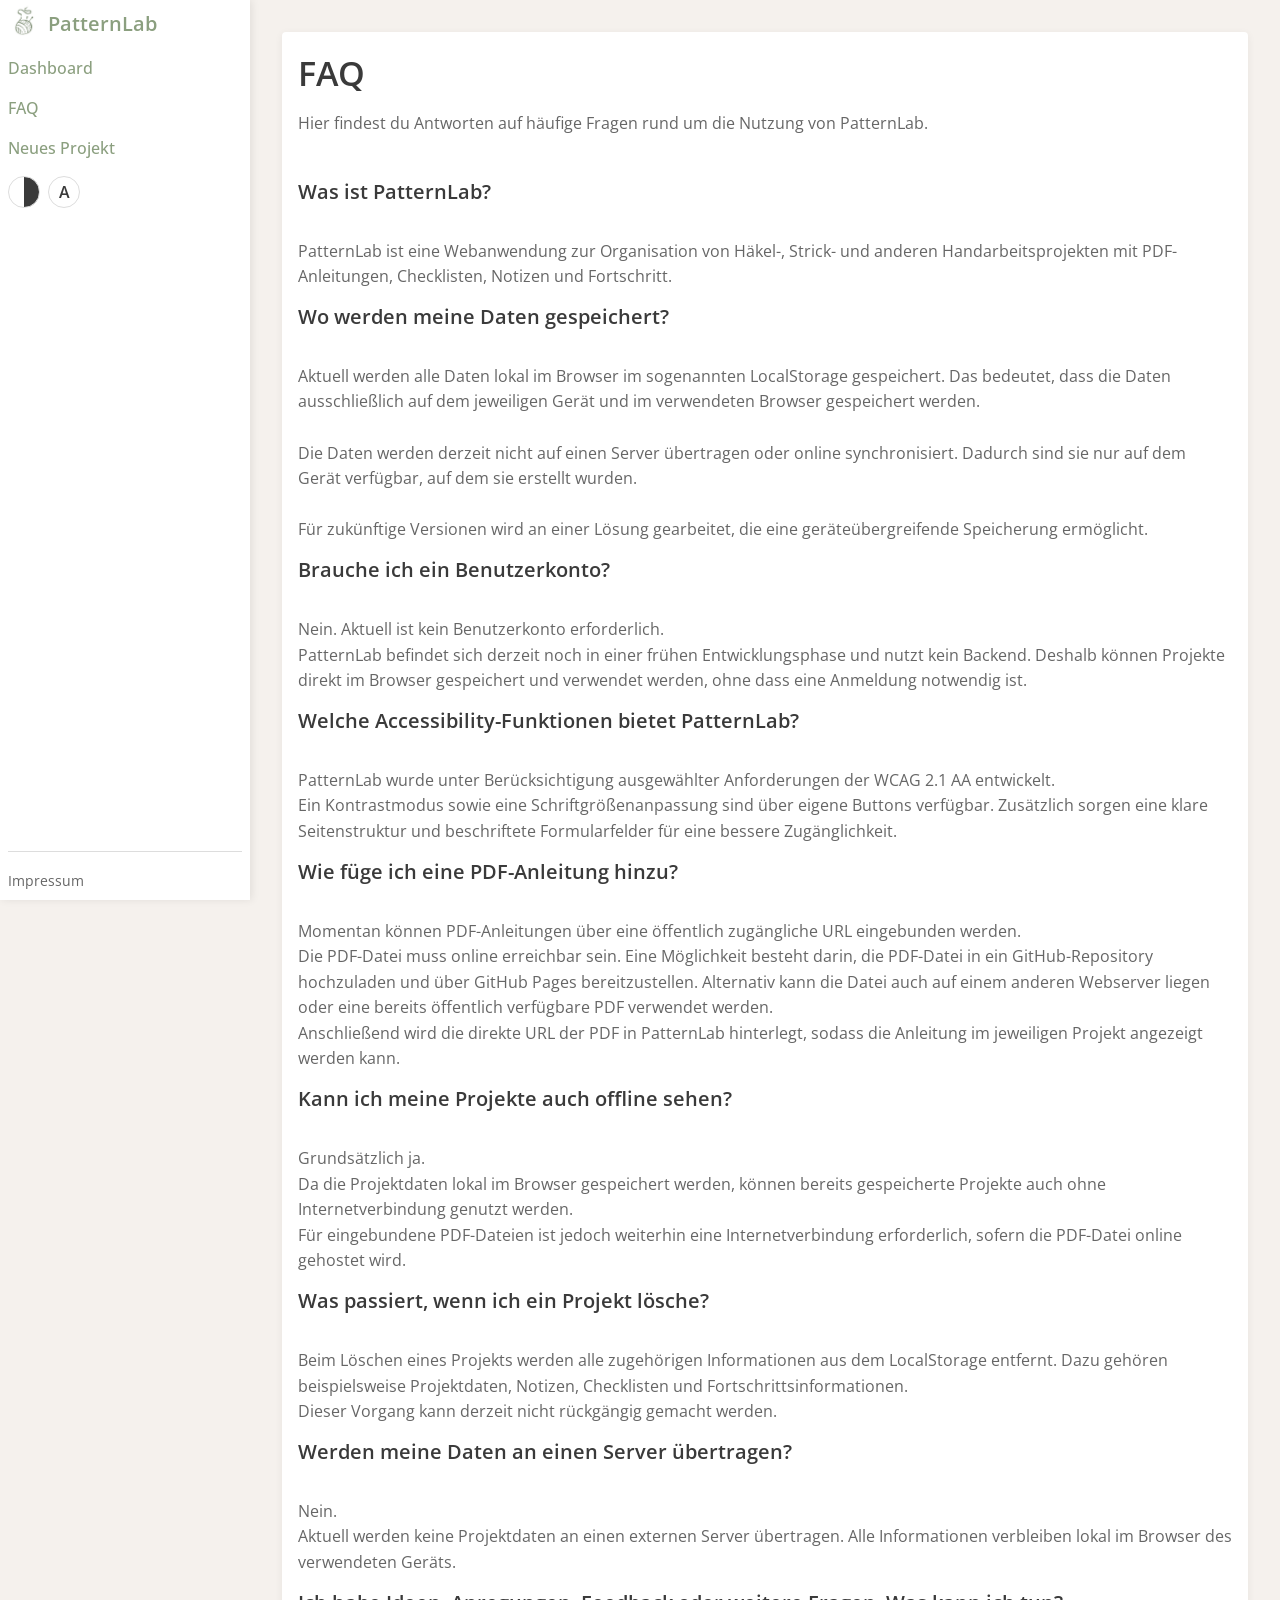
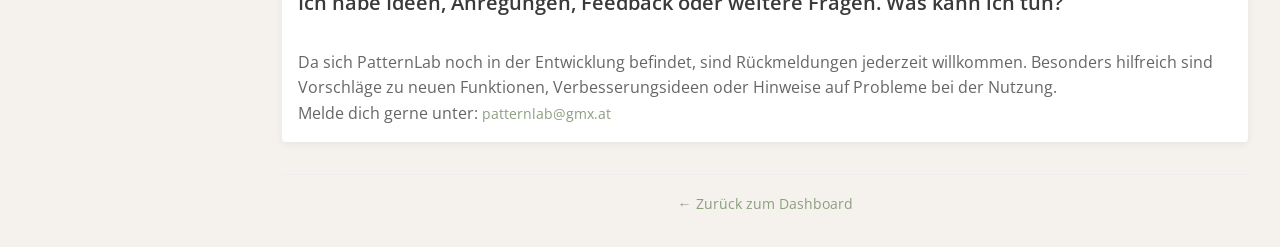
==== commit f003b21d: "update documentation" ====
--- a/faq.html
+++ b/faq.html
@@ -74,43 +74,53 @@
 
         <article class="faq-item">
           <h2>Wo werden meine Daten gespeichert?</h2>
-          <p>Aktuell werden alle Daten lokal im Browser im sogenannten LocalStorage gespeichert. Das bedeutet, dass die Daten ausschließlich auf dem jeweiligen Gerät und im verwendeten Browser gespeichert werden. Die Daten werden derzeit nicht auf einen Server übertragen oder online synchronisiert. Dadurch sind sie nur auf dem Gerät verfügbar, auf dem sie erstellt wurden. Für zukünftige Versionen wird an einer Lösung gearbeitet, die eine geräteübergreifende Speicherung ermöglicht.</p>
+          <p>Aktuell werden alle Daten lokal im Browser im sogenannten LocalStorage gespeichert. Das bedeutet, dass die Daten ausschließlich auf dem jeweiligen Gerät und im verwendeten Browser gespeichert werden.<br> 
+            <br>Die Daten werden derzeit nicht auf einen Server übertragen oder online synchronisiert. Dadurch sind sie nur auf dem Gerät verfügbar, auf dem sie erstellt wurden.<br> 
+            <br>Für zukünftige Versionen wird an einer Lösung gearbeitet, die eine geräteübergreifende Speicherung ermöglicht.</p>
         </article>
 
         <article class="faq-item">
           <h2>Brauche ich ein Benutzerkonto?</h2>
-          <p>Nein. Aktuell ist kein Benutzerkonto erforderlich. PatternLab befindet sich derzeit noch in einer frühen Entwicklungsphase und nutzt kein Backend. Deshalb können Projekte direkt im Browser gespeichert und verwendet werden, ohne dass eine Anmeldung notwendig ist.</p>
+          <p>Nein. Aktuell ist kein Benutzerkonto erforderlich.<br> 
+            PatternLab befindet sich derzeit noch in einer frühen Entwicklungsphase und nutzt kein Backend. Deshalb können Projekte direkt im Browser gespeichert und verwendet werden, ohne dass eine Anmeldung notwendig ist.</p>
         </article>
 
         <article class="faq-item">
-          <h2>Welche Angaben sind für ein Projekt verpflichtend?</h2>
-          <p>Pflichtfelder sind der Projekttitel, die Kategorie und ein PDF-Link zur Anleitung. Beschreibung, Material und Nadelstärke sind optional.</p>
+          <h2>Welche Accessibility-Funktionen bietet PatternLab?</h2>
+          <p>PatternLab wurde unter Berücksichtigung ausgewählter Anforderungen der WCAG 2.1 AA entwickelt.<br>
+            Ein Kontrastmodus sowie eine Schriftgrößenanpassung sind über eigene Buttons verfügbar. Zusätzlich sorgen eine klare Seitenstruktur und beschriftete Formularfelder für eine bessere Zugänglichkeit.</p>
         </article>
 
         <article class="faq-item">
           <h2>Wie füge ich eine PDF-Anleitung hinzu?</h2>
-          <p>Momentan können PDF-Anleitungen über eine öffentlich zugängliche URL eingebunden werden. Die PDF-Datei muss online erreichbar sein. Dies kann beispielsweise über ein eigenes GitHub-Repository, einen anderen Webserver oder frei verfügbare PDF-Dokumente erfolgen. Anschließend kann die URL in PatternLab hinterlegt werden, damit die Anleitung direkt im Projekt angezeigt wird.</p>
+          <p>Momentan können PDF-Anleitungen über eine öffentlich zugängliche URL eingebunden werden.<br>
+            Die PDF-Datei muss online erreichbar sein. Eine Möglichkeit besteht darin, die PDF-Datei in ein GitHub-Repository hochzuladen und über GitHub Pages bereitzustellen. Alternativ kann die Datei auch auf einem anderen Webserver liegen oder eine bereits öffentlich verfügbare PDF verwendet werden.<br> 
+            Anschließend wird die direkte URL der PDF in PatternLab hinterlegt, sodass die Anleitung im jeweiligen Projekt angezeigt werden kann.</p>
         </article>
 
         <article class="faq-item">
           <h2>Kann ich meine Projekte auch offline sehen?</h2>
-          <p>Grundsätzlich ja. Da die Projektdaten lokal im Browser gespeichert werden, können bereits gespeicherte Projekte auch ohne Internetverbindung genutzt werden. Für eingebundene PDF-Dateien ist jedoch weiterhin eine Internetverbindung erforderlich, sofern die PDF-Datei online gehostet wird.</p>
+          <p>Grundsätzlich ja.<br>
+            Da die Projektdaten lokal im Browser gespeichert werden, können bereits gespeicherte Projekte auch ohne Internetverbindung genutzt werden.<br>
+            Für eingebundene PDF-Dateien ist jedoch weiterhin eine Internetverbindung erforderlich, sofern die PDF-Datei online gehostet wird.</p>
         </article>
 
         <article class="faq-item">
           <h2>Was passiert, wenn ich ein Projekt lösche?</h2>
-          <p>Beim Löschen eines Projekts werden alle zugehörigen Informationen aus dem LocalStorage entfernt. Dazu gehören beispielsweise Projektdaten, Notizen, Checklisten und Fortschrittsinformationen. Dieser Vorgang kann derzeit nicht rückgängig gemacht werden.</p>
+          <p>Beim Löschen eines Projekts werden alle zugehörigen Informationen aus dem LocalStorage entfernt. Dazu gehören beispielsweise Projektdaten, Notizen, Checklisten und Fortschrittsinformationen.<br>
+            Dieser Vorgang kann derzeit nicht rückgängig gemacht werden.</p>
         </article>
 
         <article class="faq-item">
           <h2>Werden meine Daten an einen Server übertragen?</h2>
-          <p>Nein. Aktuell werden keine Projektdaten an einen externen Server übertragen. Alle Informationen verbleiben lokal im Browser des verwendeten Geräts.</p>
+          <p>Nein.<br> 
+            Aktuell werden keine Projektdaten an einen externen Server übertragen. Alle Informationen verbleiben lokal im Browser des verwendeten Geräts.</p>
         </article>
 
         <article class="faq-item">
           <h2>Ich habe Ideen, Anregungen, Feedback oder weitere Fragen. Was kann ich tun?</h2>
           <p>Da sich PatternLab noch in der Entwicklung befindet, sind Rückmeldungen jederzeit willkommen. Besonders hilfreich sind Vorschläge zu neuen Funktionen, Verbesserungsideen oder Hinweise auf Probleme bei der Nutzung.<br>
-             Melde dich gerne unter: <a href="mailto:patternlab@gmx.at">patternlab@gmx.at</a></p>
+            Melde dich gerne unter: <a href="mailto:patternlab@gmx.at">patternlab@gmx.at</a></p>
         </article>
 
       </section>
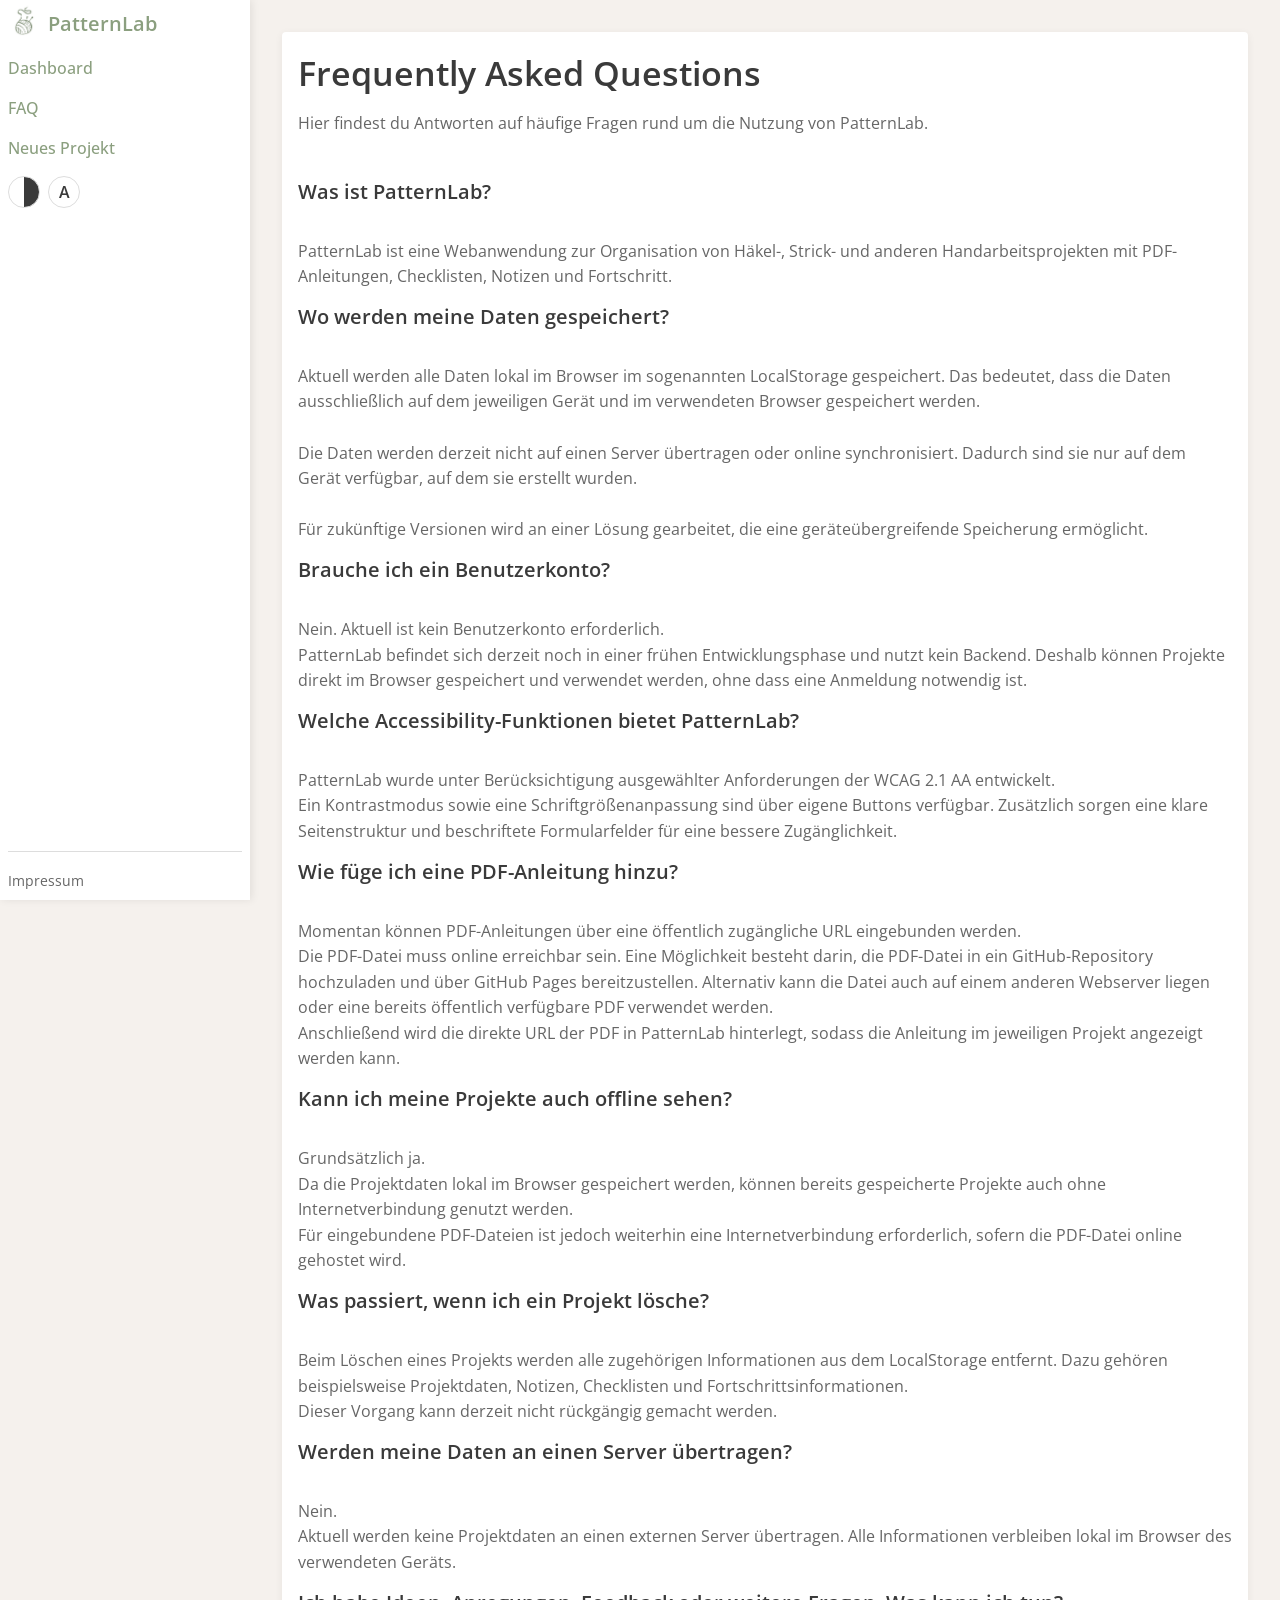
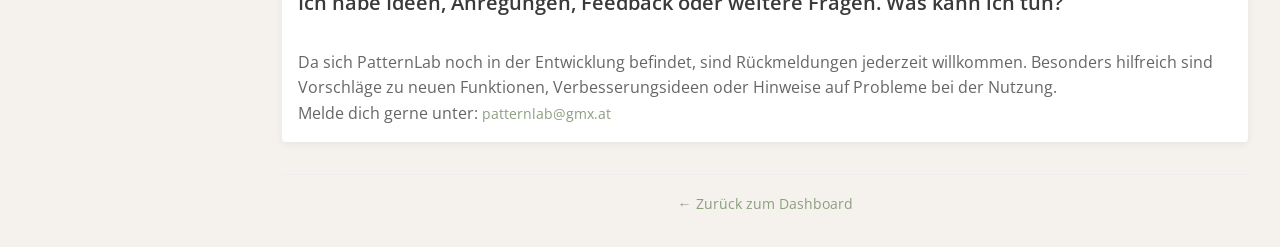
==== commit 87ddd26f: "update faq" ====
--- a/faq.html
+++ b/faq.html
@@ -63,7 +63,7 @@
       <!-- Die FAQ bleibt bewusst statisch und klar lesbar, ohne zusätzliche Interaktion. -->
       <section class="faq-list" aria-label="Häufige Fragen und Antworten">
         <header class="faq-header">
-          <h1>FAQ</h1>
+          <h1>Frequently Asked Questions</h1>
           <p>Hier findest du Antworten auf häufige Fragen rund um die Nutzung von PatternLab.</p>
         </header>
 
--- a/css/style.css
+++ b/css/style.css
@@ -220,12 +220,13 @@
   outline: none;
 }
 
-/* App-Titel in der Sidebar. */
+/* App-Titel in der Sidebar.
+   Der Markenname bleibt bewusst gleich groß, auch wenn die Schriftvergrößerung aktiv ist. */
 .sidebar h1,
 .sidebar .app-title {
   display: block;
   font-weight: 600;
-  font-size: calc(1.25rem * var(--font-scale));
+  font-size: 1.25rem;
 
   margin: 0;
 
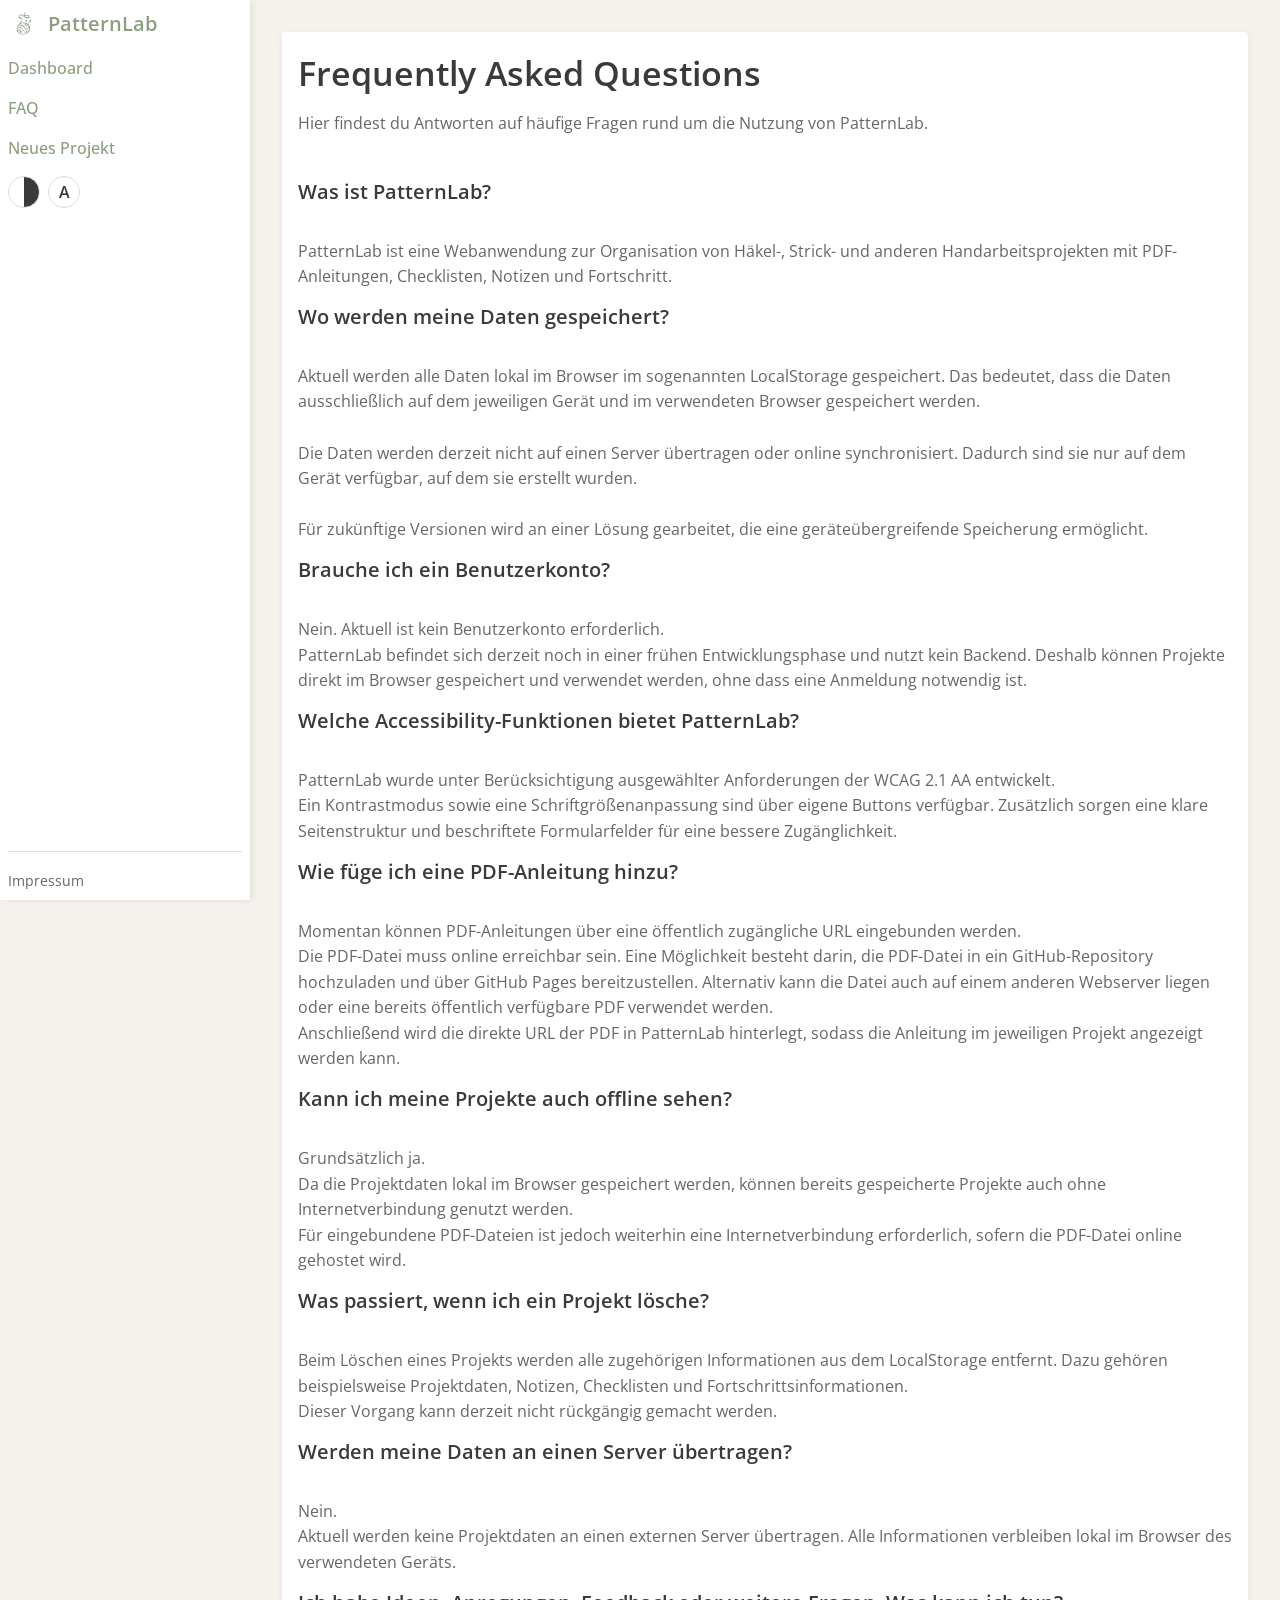
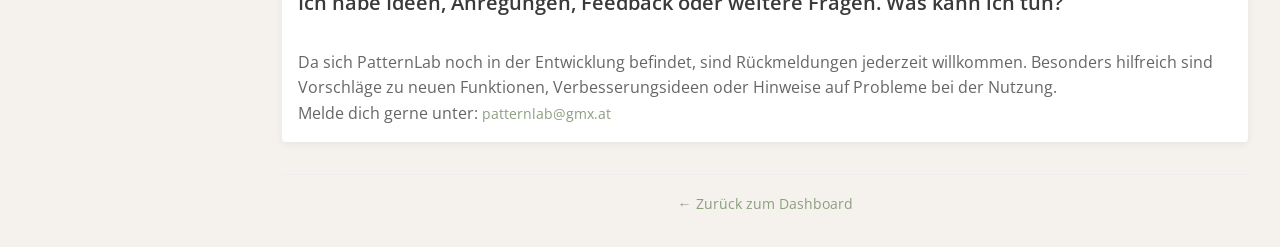
==== commit 49ce92f5: "update logo and favicon" ====
--- a/faq.html
+++ b/faq.html
@@ -7,7 +7,7 @@
   <meta name="viewport" content="width=device-width, initial-scale=1.0">
   <meta name="description" content="Häufige Fragen und Antworten rund um PatternLab, Projektverwaltung und PDF-Anleitungen">
   <title>FAQ - PatternLab</title>
-  <link rel="icon" type="image/png" href="design/favicon.png">
+  <link rel="icon" type="image/png" href="design/logo.png">
   <!-- Open Sans wird als zentrale Schriftart der Anwendung geladen. -->
   <link href="https://fonts.googleapis.com/css2?family=Open+Sans:wght@300;400;600&display=swap" rel="stylesheet">
   <link rel="stylesheet" href="css/style.css">
@@ -28,7 +28,7 @@
           <span></span>
         </button>
         <div class="sidebar-brand">
-          <img class="sidebar-logo" src="design/Logo_PatternLab.jpg" alt="PatternLab Logo">
+          <img class="sidebar-logo" src="design/logo.png" alt="PatternLab Logo">
           <span class="app-title">PatternLab</span>
         </div>
       </div>
--- a/css/style.css
+++ b/css/style.css
@@ -178,8 +178,8 @@
   background-color: var(--color-surface);
   border-radius: 50%;
   flex-shrink: 0;
-  /* Das Logo sitzt minimal höher, damit es optisch mit dem Schriftzug abschließt. */
-  transform: translateY(-4px);
+  /* Das Logo sitzt minimal tiefer, damit es optisch mittig neben dem Schriftzug steht. */
+  transform: translateY(0);
 }
 
 /* Mobile Menü-Schaltfläche: rechts oben als Hamburger-Icon. */
